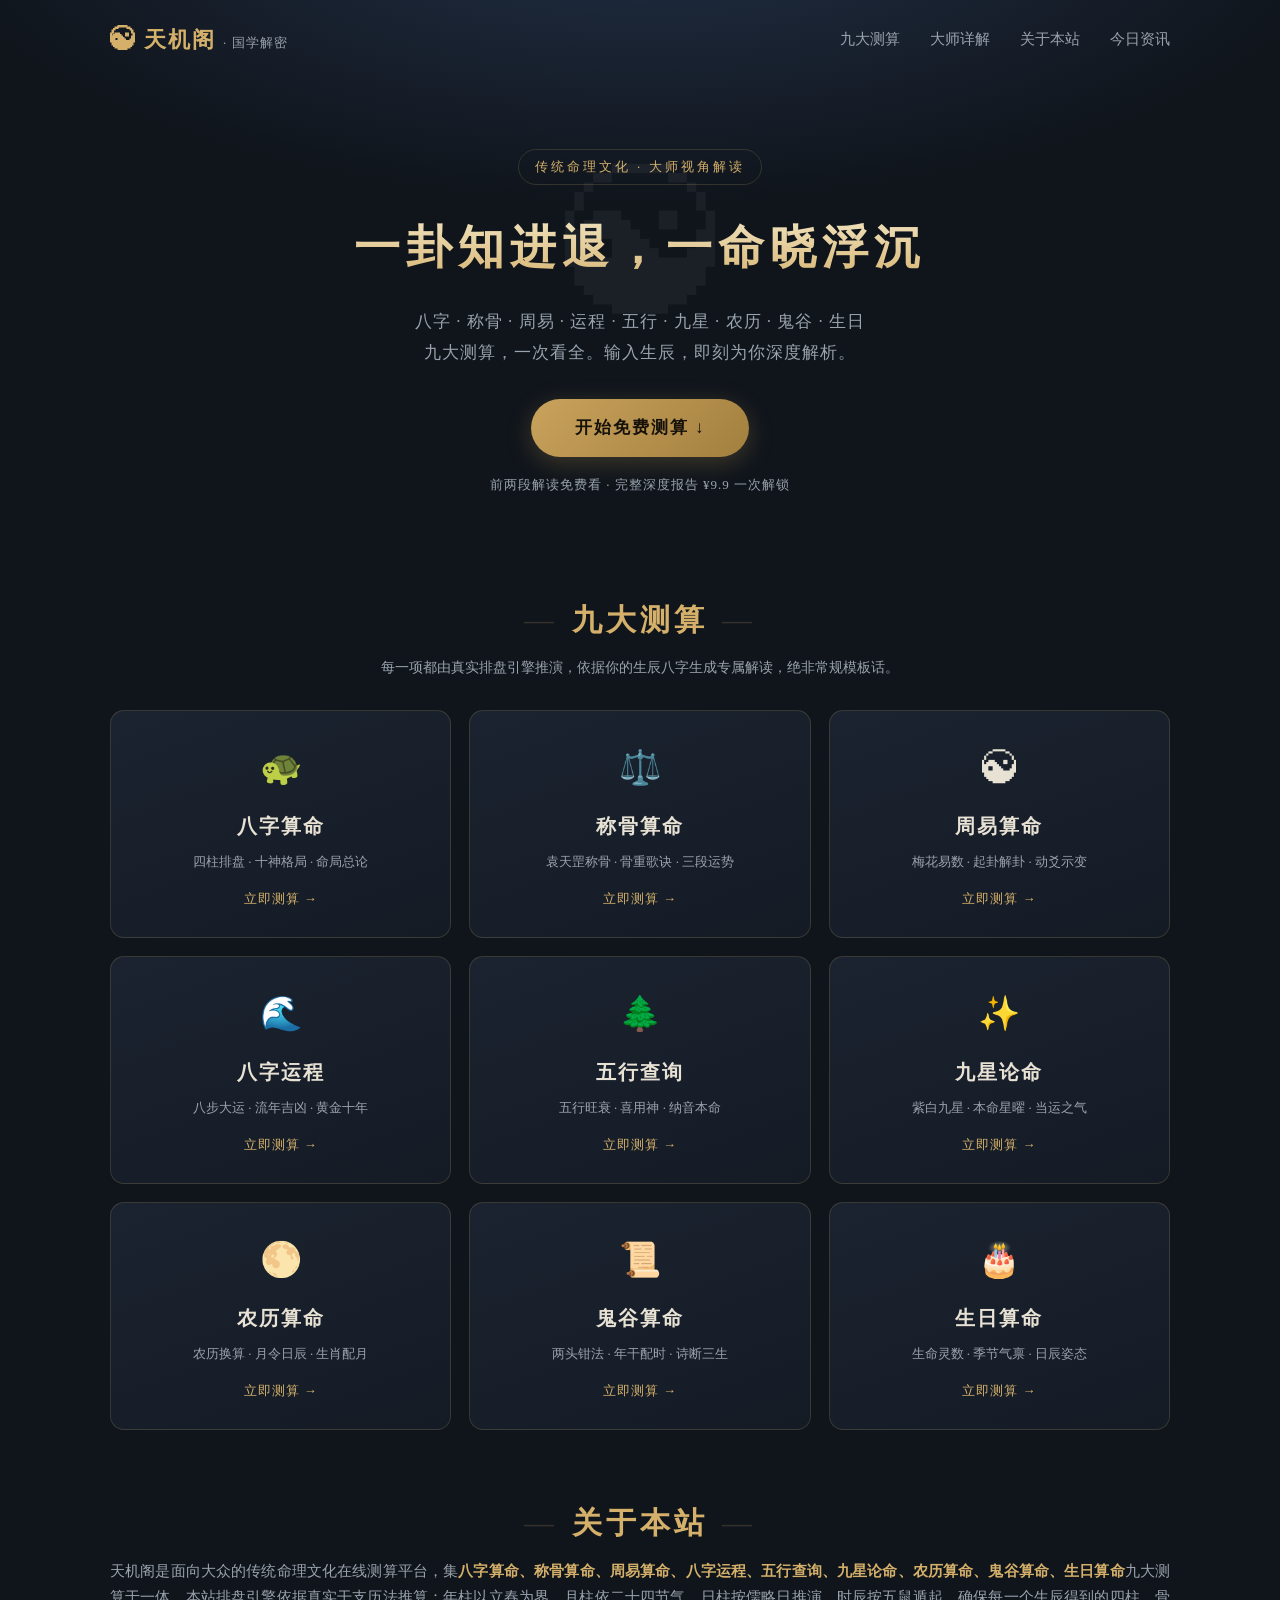
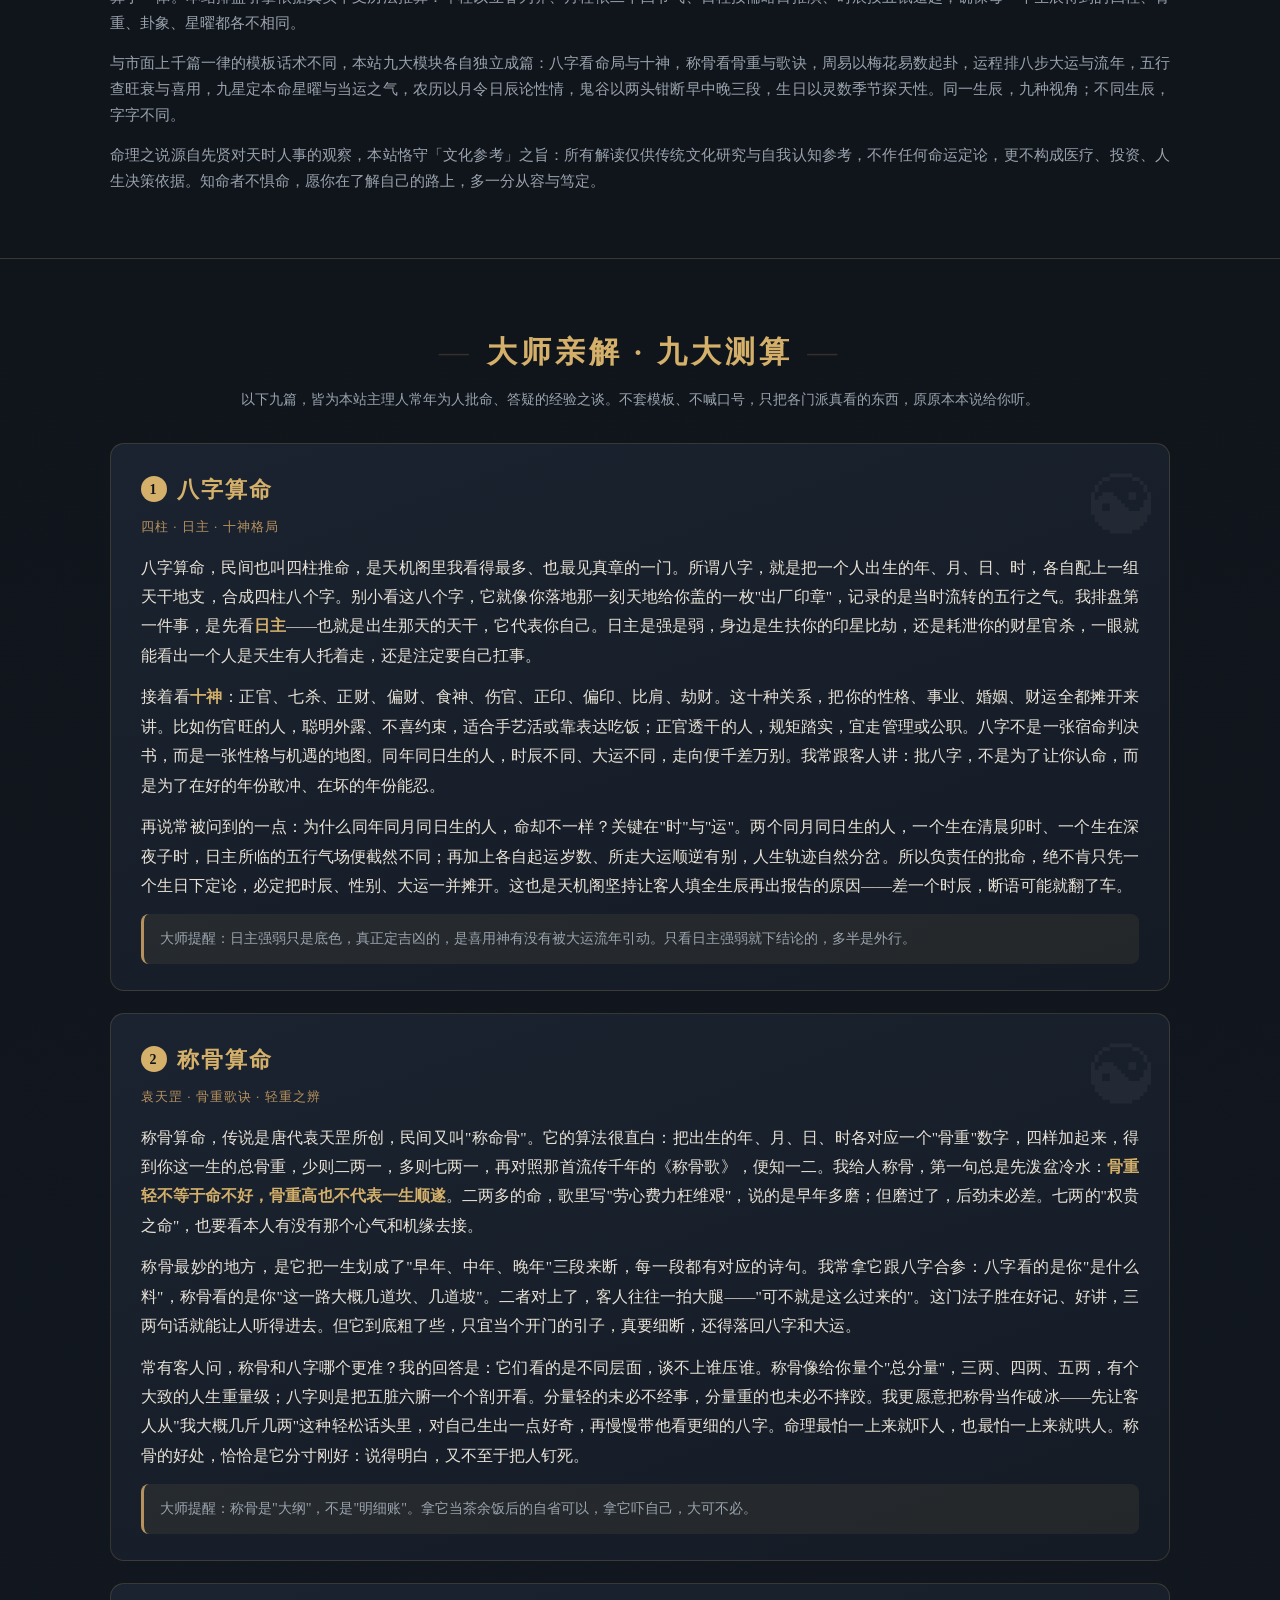
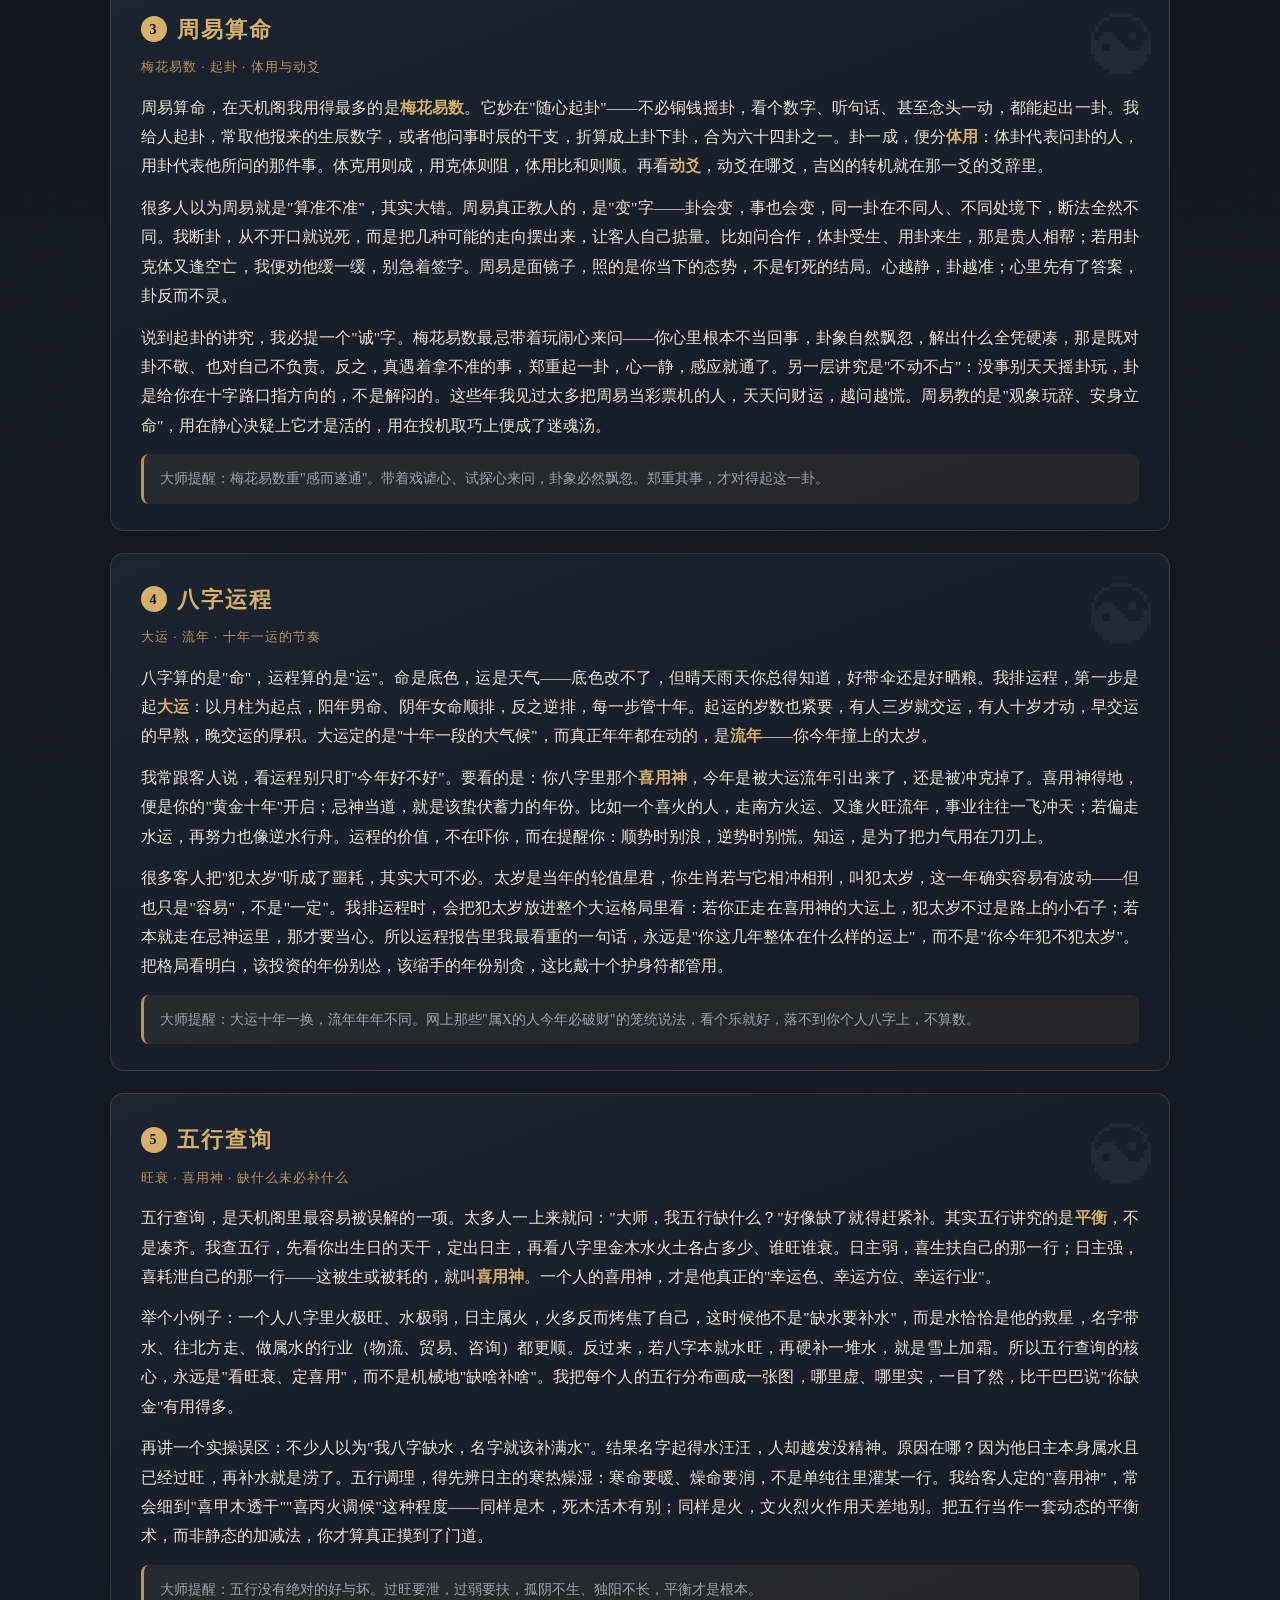
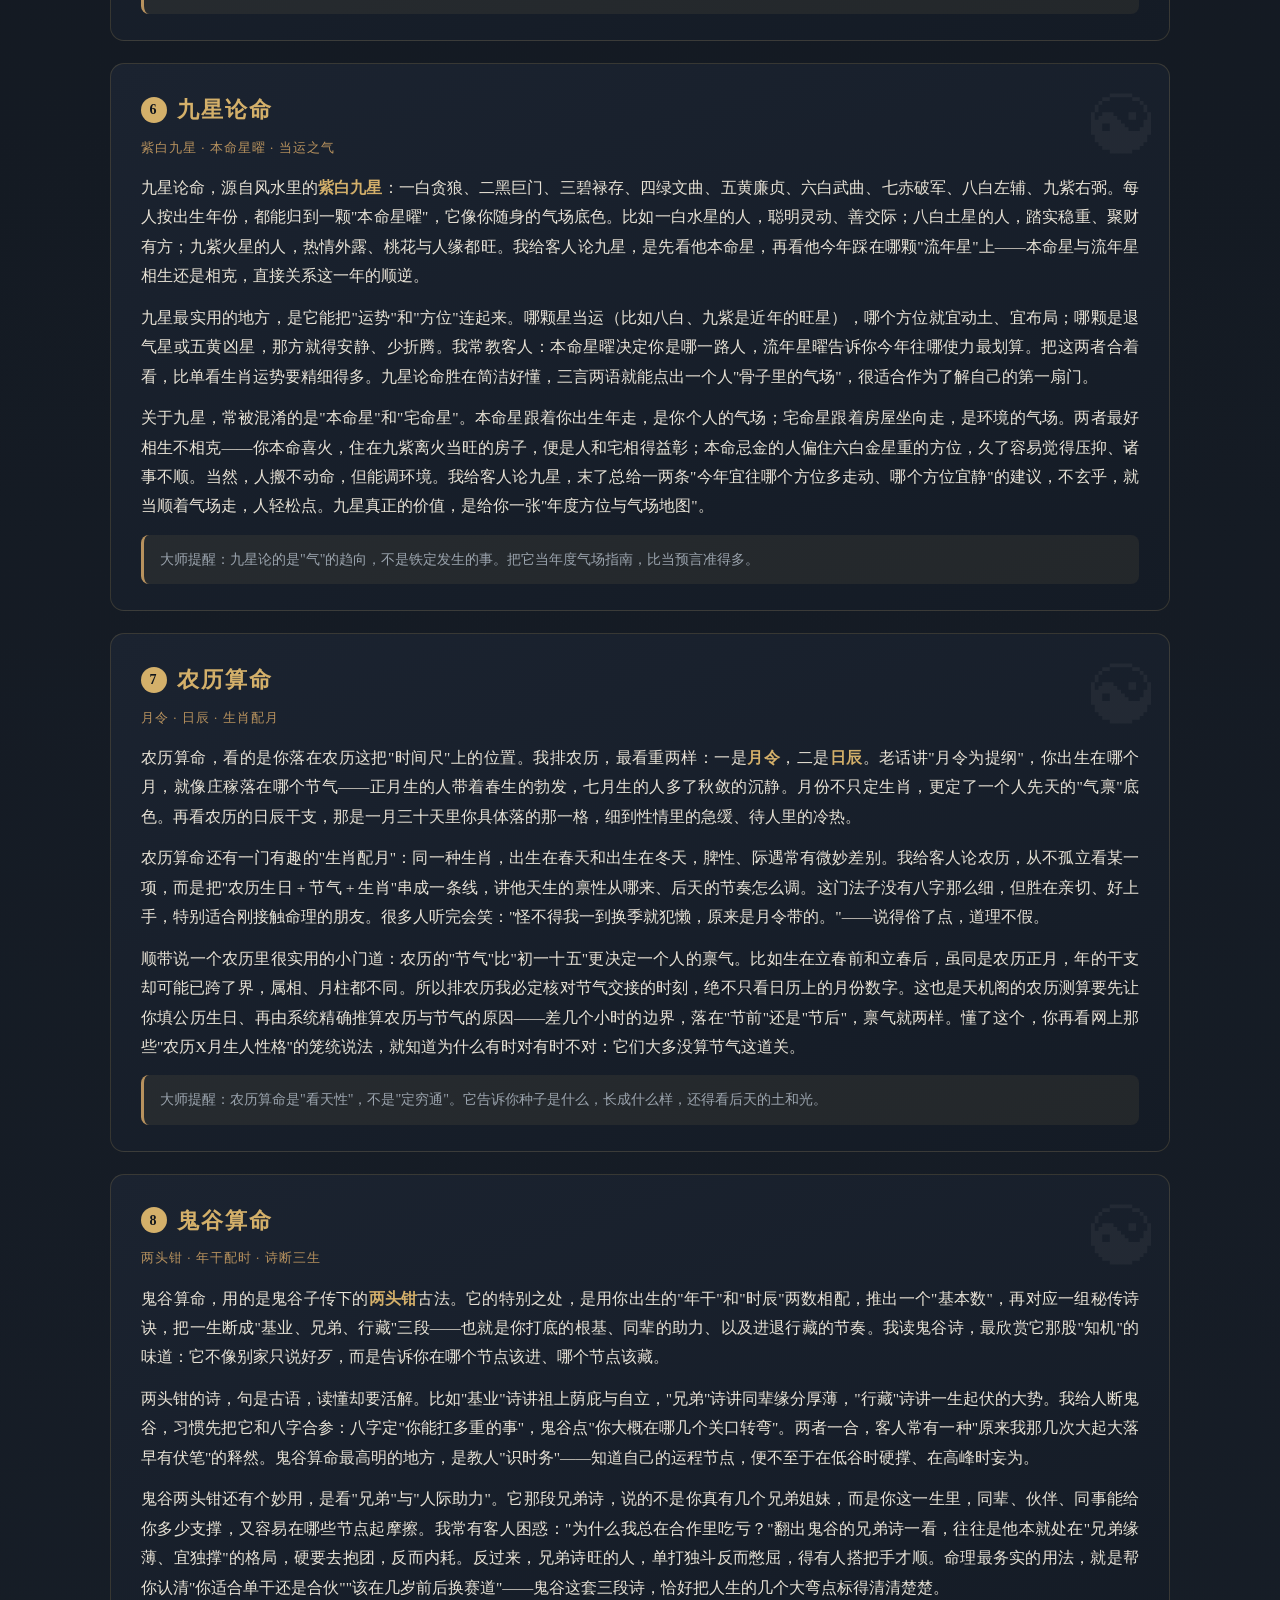
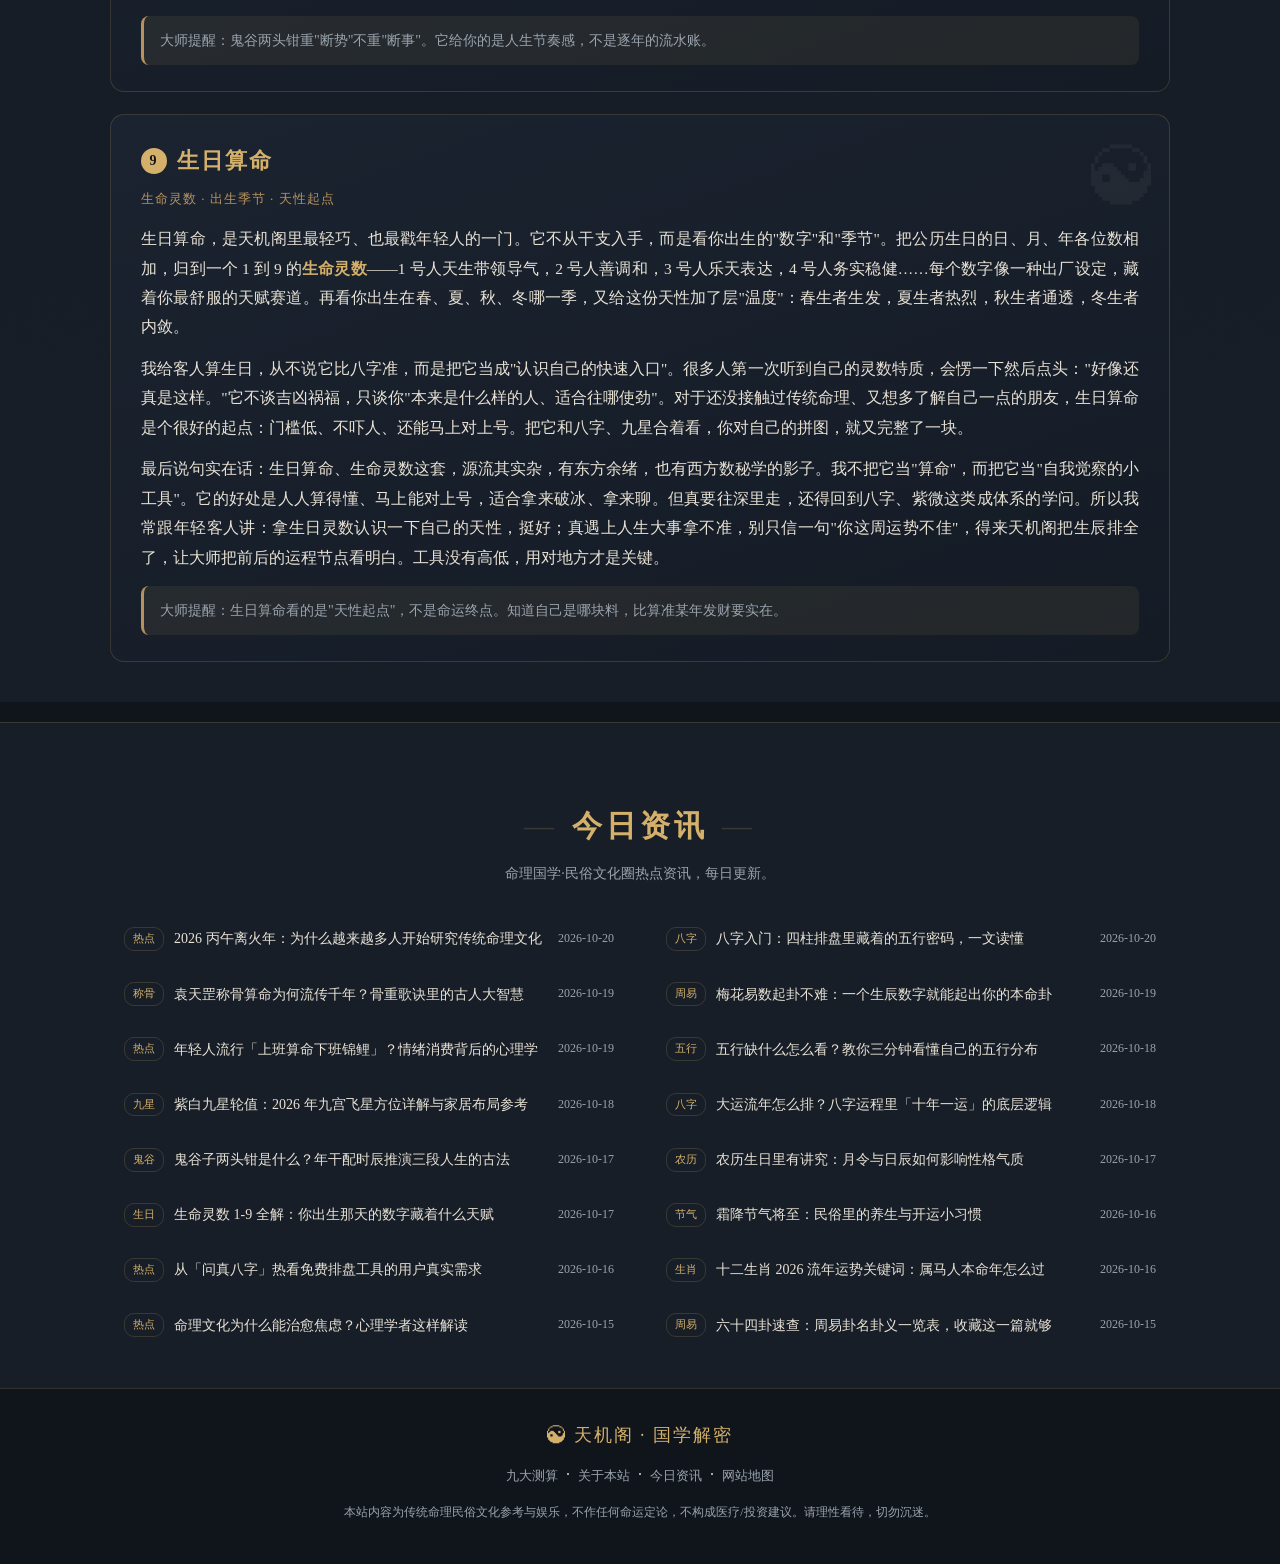
==== index.html @ cd8bf93f "天机阁算命馆 初始上线" ====
<!DOCTYPE html>
<html lang="zh-CN">
<head>
<meta charset="UTF-8">
<meta name="viewport" content="width=device-width, initial-scale=1.0">
<title>算命_免费算命_八字算命_称骨算命_周易算命 - 天机阁</title>
<meta name="description" content="天机阁免费在线算命：八字算命、称骨算命、周易算命、八字运程、五行查询、九星论命、农历算命、鬼谷算命、生日算命，九大测算一次看全。输入生辰，大师视角深度解读，传统命理文化参考。">
<meta name="keywords" content="算命,免费算命,八字算命,称骨算命,周易算命,八字运程,五行查询,九星论命,农历算命,鬼谷算命,生日算命">
<meta name="robots" content="index,follow">
<link rel="canonical" href="https://tianji-ge.github.io/tianji-ge/">
<script type="application/ld+json">
{"@context":"https://schema.org","@type":"WebSite","name":"天机阁·算命","url":"https://tianji-ge.github.io/tianji-ge/","description":"八字算命、称骨算命、周易算命、八字运程、五行查询、九星论命、农历算命、鬼谷算命、生日算命，九大免费在线测算。"}
</script>
<link rel="stylesheet" href="css/style.css">
</head>
<body>
<header class="site-head">
  <div class="brand"><span class="brand-mark">☯</span> 天机阁 <small>· 国学解密</small></div>
  <nav class="nav">
    <a href="#modules">九大测算</a>
    <a href="#master">大师详解</a>
    <a href="#about">关于本站</a>
    <a href="#news">今日资讯</a>
  </nav>
</header>

<section class="hero">
  <div class="hero-inner">
    <div class="hero-tag">传统命理文化 · 大师视角解读</div>
    <h1>一卦知进退，一命晓浮沉</h1>
    <p class="hero-sub">八字 · 称骨 · 周易 · 运程 · 五行 · 九星 · 农历 · 鬼谷 · 生日<br>九大测算，一次看全。输入生辰，即刻为你深度解析。</p>
    <a class="hero-cta" href="#modules">开始免费测算 ↓</a>
    <div class="hero-note">前两段解读免费看 · 完整深度报告 ¥9.9 一次解锁</div>
  </div>
</section>

<main id="modules" class="wrap">
  <h2 class="sec-title">九大测算</h2>
  <p class="sec-sub">每一项都由真实排盘引擎推演，依据你的生辰八字生成专属解读，绝非常规模板话。</p>
  <div class="grid" id="grid"></div>
</main>

<section id="panelSec" class="panel-sec" style="display:none">
  <div class="wrap">
    <div class="panel-head">
      <h2 id="panelTitle">测算</h2>
      <button class="close-btn" onclick="closePanel()">收起 ✕</button>
    </div>
    <div class="form-row" id="formRow">
      <div class="field"><label>出生日期</label><input type="date" id="fDate"></div>
      <div class="field"><label>出生时辰</label><select id="fHour">
        <option value="12">午时 (11-13) 不详则选此</option><option value="0">子时 (23-01)</option><option value="1">丑时 (01-03)</option><option value="3">寅时 (03-05)</option><option value="5">卯时 (05-07)</option><option value="7">辰时 (07-09)</option><option value="9">巳时 (09-11)</option><option value="11">午时 (11-13)</option><option value="13">未时 (13-15)</option><option value="15">申时 (15-17)</option><option value="17">酉时 (17-19)</option><option value="19">戌时 (19-21)</option><option value="21">亥时 (21-23)</option><option value="23">子时 (23-00)</option>
      </select></div>
      <div class="field"><label>性别</label><select id="fGender"><option value="男">男</option><option value="女">女</option></select></div>
      <button class="btn-main" id="goBtn" onclick="runModule()">开始测算</button>
    </div>
    <div id="result"></div>
  </div>
</section>

<section id="about" class="about wrap">
  <h2 class="sec-title">关于本站</h2>
  <div class="about-txt">
    <p>天机阁是面向大众的传统命理文化在线测算平台，集<b>八字算命、称骨算命、周易算命、八字运程、五行查询、九星论命、农历算命、鬼谷算命、生日算命</b>九大测算于一体。本站排盘引擎依据真实干支历法推算：年柱以立春为界、月柱依二十四节气、日柱按儒略日推演、时辰按五鼠遁起，确保每一个生辰得到的四柱、骨重、卦象、星曜都各不相同。</p>
    <p>与市面上千篇一律的模板话术不同，本站九大模块各自独立成篇：八字看命局与十神，称骨看骨重与歌诀，周易以梅花易数起卦，运程排八步大运与流年，五行查旺衰与喜用，九星定本命星曜与当运之气，农历以月令日辰论性情，鬼谷以两头钳断早中晚三段，生日以灵数季节探天性。同一生辰，九种视角；不同生辰，字字不同。</p>
    <p>命理之说源自先贤对天时人事的观察，本站恪守「文化参考」之旨：所有解读仅供传统文化研究与自我认知参考，不作任何命运定论，更不构成医疗、投资、人生决策依据。知命者不惧命，愿你在了解自己的路上，多一分从容与笃定。</p>
  </div>
</section>

<section id="master" class="master-sec">
  <div class="wrap">
    <h2 class="sec-title">大师亲解 · 九大测算</h2>
    <p class="sec-sub">以下九篇，皆为本站主理人常年为人批命、答疑的经验之谈。不套模板、不喊口号，只把各门派真看的东西，原原本本说给你听。</p>
    <div class="master-list">

      <article class="article">
        <h3><span class="idx">1</span>八字算命</h3>
        <div class="a-tag">四柱 · 日主 · 十神格局</div>
        <p>八字算命，民间也叫四柱推命，是天机阁里我看得最多、也最见真章的一门。所谓八字，就是把一个人出生的年、月、日、时，各自配上一组天干地支，合成四柱八个字。别小看这八个字，它就像你落地那一刻天地给你盖的一枚"出厂印章"，记录的是当时流转的五行之气。我排盘第一件事，是先看<b>日主</b>——也就是出生那天的天干，它代表你自己。日主是强是弱，身边是生扶你的印星比劫，还是耗泄你的财星官杀，一眼就能看出一个人是天生有人托着走，还是注定要自己扛事。</p>
        <p>接着看<b>十神</b>：正官、七杀、正财、偏财、食神、伤官、正印、偏印、比肩、劫财。这十种关系，把你的性格、事业、婚姻、财运全都摊开来讲。比如伤官旺的人，聪明外露、不喜约束，适合手艺活或靠表达吃饭；正官透干的人，规矩踏实，宜走管理或公职。八字不是一张宿命判决书，而是一张性格与机遇的地图。同年同日生的人，时辰不同、大运不同，走向便千差万别。我常跟客人讲：批八字，不是为了让你认命，而是为了在好的年份敢冲、在坏的年份能忍。</p>
        <p>再说常被问到的一点：为什么同年同月同日生的人，命却不一样？关键在"时"与"运"。两个同月同日生的人，一个生在清晨卯时、一个生在深夜子时，日主所临的五行气场便截然不同；再加上各自起运岁数、所走大运顺逆有别，人生轨迹自然分岔。所以负责任的批命，绝不肯只凭一个生日下定论，必定把时辰、性别、大运一并摊开。这也是天机阁坚持让客人填全生辰再出报告的原因——差一个时辰，断语可能就翻了车。</p>
        <div class="a-tip">大师提醒：日主强弱只是底色，真正定吉凶的，是喜用神有没有被大运流年引动。只看日主强弱就下结论的，多半是外行。</div>
      </article>

      <article class="article">
        <h3><span class="idx">2</span>称骨算命</h3>
        <div class="a-tag">袁天罡 · 骨重歌诀 · 轻重之辨</div>
        <p>称骨算命，传说是唐代袁天罡所创，民间又叫"称命骨"。它的算法很直白：把出生的年、月、日、时各对应一个"骨重"数字，四样加起来，得到你这一生的总骨重，少则二两一，多则七两一，再对照那首流传千年的《称骨歌》，便知一二。我给人称骨，第一句总是先泼盆冷水：<b>骨重轻不等于命不好，骨重高也不代表一生顺遂</b>。二两多的命，歌里写"劳心费力枉维艰"，说的是早年多磨；但磨过了，后劲未必差。七两的"权贵之命"，也要看本人有没有那个心气和机缘去接。</p>
        <p>称骨最妙的地方，是它把一生划成了"早年、中年、晚年"三段来断，每一段都有对应的诗句。我常拿它跟八字合参：八字看的是你"是什么料"，称骨看的是你"这一路大概几道坎、几道坡"。二者对上了，客人往往一拍大腿——"可不就是这么过来的"。这门法子胜在好记、好讲，三两句话就能让人听得进去。但它到底粗了些，只宜当个开门的引子，真要细断，还得落回八字和大运。</p>
        <p>常有客人问，称骨和八字哪个更准？我的回答是：它们看的是不同层面，谈不上谁压谁。称骨像给你量个"总分量"，三两、四两、五两，有个大致的人生重量级；八字则是把五脏六腑一个个剖开看。分量轻的未必不经事，分量重的也未必不摔跤。我更愿意把称骨当作破冰——先让客人从"我大概几斤几两"这种轻松话头里，对自己生出一点好奇，再慢慢带他看更细的八字。命理最怕一上来就吓人，也最怕一上来就哄人。称骨的好处，恰恰是它分寸刚好：说得明白，又不至于把人钉死。</p>
        <div class="a-tip">大师提醒：称骨是"大纲"，不是"明细账"。拿它当茶余饭后的自省可以，拿它吓自己，大可不必。</div>
      </article>

      <article class="article">
        <h3><span class="idx">3</span>周易算命</h3>
        <div class="a-tag">梅花易数 · 起卦 · 体用与动爻</div>
        <p>周易算命，在天机阁我用得最多的是<b>梅花易数</b>。它妙在"随心起卦"——不必铜钱摇卦，看个数字、听句话、甚至念头一动，都能起出一卦。我给人起卦，常取他报来的生辰数字，或者他问事时辰的干支，折算成上卦下卦，合为六十四卦之一。卦一成，便分<b>体用</b>：体卦代表问卦的人，用卦代表他所问的那件事。体克用则成，用克体则阻，体用比和则顺。再看<b>动爻</b>，动爻在哪爻，吉凶的转机就在那一爻的爻辞里。</p>
        <p>很多人以为周易就是"算准不准"，其实大错。周易真正教人的，是"变"字——卦会变，事也会变，同一卦在不同人、不同处境下，断法全然不同。我断卦，从不开口就说死，而是把几种可能的走向摆出来，让客人自己掂量。比如问合作，体卦受生、用卦来生，那是贵人相帮；若用卦克体又逢空亡，我便劝他缓一缓，别急着签字。周易是面镜子，照的是你当下的态势，不是钉死的结局。心越静，卦越准；心里先有了答案，卦反而不灵。</p>
        <p>说到起卦的讲究，我必提一个"诚"字。梅花易数最忌带着玩闹心来问——你心里根本不当回事，卦象自然飘忽，解出什么全凭硬凑，那是既对卦不敬、也对自己不负责。反之，真遇着拿不准的事，郑重起一卦，心一静，感应就通了。另一层讲究是"不动不占"：没事别天天摇卦玩，卦是给你在十字路口指方向的，不是解闷的。这些年我见过太多把周易当彩票机的人，天天问财运，越问越慌。周易教的是"观象玩辞、安身立命"，用在静心决疑上它才是活的，用在投机取巧上便成了迷魂汤。</p>
        <div class="a-tip">大师提醒：梅花易数重"感而遂通"。带着戏谑心、试探心来问，卦象必然飘忽。郑重其事，才对得起这一卦。</div>
      </article>

      <article class="article">
        <h3><span class="idx">4</span>八字运程</h3>
        <div class="a-tag">大运 · 流年 · 十年一运的节奏</div>
        <p>八字算的是"命"，运程算的是"运"。命是底色，运是天气——底色改不了，但晴天雨天你总得知道，好带伞还是好晒粮。我排运程，第一步是起<b>大运</b>：以月柱为起点，阳年男命、阴年女命顺排，反之逆排，每一步管十年。起运的岁数也紧要，有人三岁就交运，有人十岁才动，早交运的早熟，晚交运的厚积。大运定的是"十年一段的大气候"，而真正年年都在动的，是<b>流年</b>——你今年撞上的太岁。</p>
        <p>我常跟客人说，看运程别只盯"今年好不好"。要看的是：你八字里那个<b>喜用神</b>，今年是被大运流年引出来了，还是被冲克掉了。喜用神得地，便是你的"黄金十年"开启；忌神当道，就是该蛰伏蓄力的年份。比如一个喜火的人，走南方火运、又逢火旺流年，事业往往一飞冲天；若偏走水运，再努力也像逆水行舟。运程的价值，不在吓你，而在提醒你：顺势时别浪，逆势时别慌。知运，是为了把力气用在刀刃上。</p>
        <p>很多客人把"犯太岁"听成了噩耗，其实大可不必。太岁是当年的轮值星君，你生肖若与它相冲相刑，叫犯太岁，这一年确实容易有波动——但也只是"容易"，不是"一定"。我排运程时，会把犯太岁放进整个大运格局里看：若你正走在喜用神的大运上，犯太岁不过是路上的小石子；若本就走在忌神运里，那才要当心。所以运程报告里我最看重的一句话，永远是"你这几年整体在什么样的运上"，而不是"你今年犯不犯太岁"。把格局看明白，该投资的年份别怂，该缩手的年份别贪，这比戴十个护身符都管用。</p>
        <div class="a-tip">大师提醒：大运十年一换，流年年年不同。网上那些"属X的人今年必破财"的笼统说法，看个乐就好，落不到你个人八字上，不算数。</div>
      </article>

      <article class="article">
        <h3><span class="idx">5</span>五行查询</h3>
        <div class="a-tag">旺衰 · 喜用神 · 缺什么未必补什么</div>
        <p>五行查询，是天机阁里最容易被误解的一项。太多人一上来就问："大师，我五行缺什么？"好像缺了就得赶紧补。其实五行讲究的是<b>平衡</b>，不是凑齐。我查五行，先看你出生日的天干，定出日主，再看八字里金木水火土各占多少、谁旺谁衰。日主弱，喜生扶自己的那一行；日主强，喜耗泄自己的那一行——这被生或被耗的，就叫<b>喜用神</b>。一个人的喜用神，才是他真正的"幸运色、幸运方位、幸运行业"。</p>
        <p>举个小例子：一个人八字里火极旺、水极弱，日主属火，火多反而烤焦了自己，这时候他不是"缺水要补水"，而是水恰恰是他的救星，名字带水、往北方走、做属水的行业（物流、贸易、咨询）都更顺。反过来，若八字本就水旺，再硬补一堆水，就是雪上加霜。所以五行查询的核心，永远是"看旺衰、定喜用"，而不是机械地"缺啥补啥"。我把每个人的五行分布画成一张图，哪里虚、哪里实，一目了然，比干巴巴说"你缺金"有用得多。</p>
        <p>再讲一个实操误区：不少人以为"我八字缺水，名字就该补满水"。结果名字起得水汪汪，人却越发没精神。原因在哪？因为他日主本身属水且已经过旺，再补水就是涝了。五行调理，得先辨日主的寒热燥湿：寒命要暖、燥命要润，不是单纯往里灌某一行。我给客人定的"喜用神"，常会细到"喜甲木透干""喜丙火调候"这种程度——同样是木，死木活木有别；同样是火，文火烈火作用天差地别。把五行当作一套动态的平衡术，而非静态的加减法，你才算真正摸到了门道。</p>
        <div class="a-tip">大师提醒：五行没有绝对的好与坏。过旺要泄，过弱要扶，孤阴不生、独阳不长，平衡才是根本。</div>
      </article>

      <article class="article">
        <h3><span class="idx">6</span>九星论命</h3>
        <div class="a-tag">紫白九星 · 本命星曜 · 当运之气</div>
        <p>九星论命，源自风水里的<b>紫白九星</b>：一白贪狼、二黑巨门、三碧禄存、四绿文曲、五黄廉贞、六白武曲、七赤破军、八白左辅、九紫右弼。每人按出生年份，都能归到一颗"本命星曜"，它像你随身的气场底色。比如一白水星的人，聪明灵动、善交际；八白土星的人，踏实稳重、聚财有方；九紫火星的人，热情外露、桃花与人缘都旺。我给客人论九星，是先看他本命星，再看他今年踩在哪颗"流年星"上——本命星与流年星相生还是相克，直接关系这一年的顺逆。</p>
        <p>九星最实用的地方，是它能把"运势"和"方位"连起来。哪颗星当运（比如八白、九紫是近年的旺星），哪个方位就宜动土、宜布局；哪颗是退气星或五黄凶星，那方就得安静、少折腾。我常教客人：本命星曜决定你是哪一路人，流年星曜告诉你今年往哪使力最划算。把这两者合着看，比单看生肖运势要精细得多。九星论命胜在简洁好懂，三言两语就能点出一个人"骨子里的气场"，很适合作为了解自己的第一扇门。</p>
        <p>关于九星，常被混淆的是"本命星"和"宅命星"。本命星跟着你出生年走，是你个人的气场；宅命星跟着房屋坐向走，是环境的气场。两者最好相生不相克——你本命喜火，住在九紫离火当旺的房子，便是人和宅相得益彰；本命忌金的人偏住六白金星重的方位，久了容易觉得压抑、诸事不顺。当然，人搬不动命，但能调环境。我给客人论九星，末了总给一两条"今年宜往哪个方位多走动、哪个方位宜静"的建议，不玄乎，就当顺着气场走，人轻松点。九星真正的价值，是给你一张"年度方位与气场地图"。</p>
        <div class="a-tip">大师提醒：九星论的是"气"的趋向，不是铁定发生的事。把它当年度气场指南，比当预言准得多。</div>
      </article>

      <article class="article">
        <h3><span class="idx">7</span>农历算命</h3>
        <div class="a-tag">月令 · 日辰 · 生肖配月</div>
        <p>农历算命，看的是你落在农历这把"时间尺"上的位置。我排农历，最看重两样：一是<b>月令</b>，二是<b>日辰</b>。老话讲"月令为提纲"，你出生在哪个月，就像庄稼落在哪个节气——正月生的人带着春生的勃发，七月生的人多了秋敛的沉静。月份不只定生肖，更定了一个人先天的"气禀"底色。再看农历的日辰干支，那是一月三十天里你具体落的那一格，细到性情里的急缓、待人里的冷热。</p>
        <p>农历算命还有一门有趣的"生肖配月"：同一种生肖，出生在春天和出生在冬天，脾性、际遇常有微妙差别。我给客人论农历，从不孤立看某一项，而是把"农历生日 + 节气 + 生肖"串成一条线，讲他天生的禀性从哪来、后天的节奏怎么调。这门法子没有八字那么细，但胜在亲切、好上手，特别适合刚接触命理的朋友。很多人听完会笑："怪不得我一到换季就犯懒，原来是月令带的。"——说得俗了点，道理不假。</p>
        <p>顺带说一个农历里很实用的小门道：农历的"节气"比"初一十五"更决定一个人的禀气。比如生在立春前和立春后，虽同是农历正月，年的干支却可能已跨了界，属相、月柱都不同。所以排农历我必定核对节气交接的时刻，绝不只看日历上的月份数字。这也是天机阁的农历测算要先让你填公历生日、再由系统精确推算农历与节气的原因——差几个小时的边界，落在"节前"还是"节后"，禀气就两样。懂了这个，你再看网上那些"农历X月生人性格"的笼统说法，就知道为什么有时对有时不对：它们大多没算节气这道关。</p>
        <div class="a-tip">大师提醒：农历算命是"看天性"，不是"定穷通"。它告诉你种子是什么，长成什么样，还得看后天的土和光。</div>
      </article>

      <article class="article">
        <h3><span class="idx">8</span>鬼谷算命</h3>
        <div class="a-tag">两头钳 · 年干配时 · 诗断三生</div>
        <p>鬼谷算命，用的是鬼谷子传下的<b>两头钳</b>古法。它的特别之处，是用你出生的"年干"和"时辰"两数相配，推出一个"基本数"，再对应一组秘传诗诀，把一生断成"基业、兄弟、行藏"三段——也就是你打底的根基、同辈的助力、以及进退行藏的节奏。我读鬼谷诗，最欣赏它那股"知机"的味道：它不像别家只说好歹，而是告诉你在哪个节点该进、哪个节点该藏。</p>
        <p>两头钳的诗，句是古语，读懂却要活解。比如"基业"诗讲祖上荫庇与自立，"兄弟"诗讲同辈缘分厚薄，"行藏"诗讲一生起伏的大势。我给人断鬼谷，习惯先把它和八字合参：八字定"你能扛多重的事"，鬼谷点"你大概在哪几个关口转弯"。两者一合，客人常有一种"原来我那几次大起大落早有伏笔"的释然。鬼谷算命最高明的地方，是教人"识时务"——知道自己的运程节点，便不至于在低谷时硬撑、在高峰时妄为。</p>
        <p>鬼谷两头钳还有个妙用，是看"兄弟"与"人际助力"。它那段兄弟诗，说的不是你真有几个兄弟姐妹，而是你这一生里，同辈、伙伴、同事能给你多少支撑，又容易在哪些节点起摩擦。我常有客人困惑："为什么我总在合作里吃亏？"翻出鬼谷的兄弟诗一看，往往是他本就处在"兄弟缘薄、宜独撑"的格局，硬要去抱团，反而内耗。反过来，兄弟诗旺的人，单打独斗反而憋屈，得有人搭把手才顺。命理最务实的用法，就是帮你认清"你适合单干还是合伙""该在几岁前后换赛道"——鬼谷这套三段诗，恰好把人生的几个大弯点标得清清楚楚。</p>
        <div class="a-tip">大师提醒：鬼谷两头钳重"断势"不重"断事"。它给你的是人生节奏感，不是逐年的流水账。</div>
      </article>

      <article class="article">
        <h3><span class="idx">9</span>生日算命</h3>
        <div class="a-tag">生命灵数 · 出生季节 · 天性起点</div>
        <p>生日算命，是天机阁里最轻巧、也最戳年轻人的一门。它不从干支入手，而是看你出生的"数字"和"季节"。把公历生日的日、月、年各位数相加，归到一个 1 到 9 的<b>生命灵数</b>——1 号人天生带领导气，2 号人善调和，3 号人乐天表达，4 号人务实稳健……每个数字像一种出厂设定，藏着你最舒服的天赋赛道。再看你出生在春、夏、秋、冬哪一季，又给这份天性加了层"温度"：春生者生发，夏生者热烈，秋生者通透，冬生者内敛。</p>
        <p>我给客人算生日，从不说它比八字准，而是把它当成"认识自己的快速入口"。很多人第一次听到自己的灵数特质，会愣一下然后点头："好像还真是这样。"它不谈吉凶祸福，只谈你"本来是什么样的人、适合往哪使劲"。对于还没接触过传统命理、又想多了解自己一点的朋友，生日算命是个很好的起点：门槛低、不吓人、还能马上对上号。把它和八字、九星合着看，你对自己的拼图，就又完整了一块。</p>
        <p>最后说句实在话：生日算命、生命灵数这套，源流其实杂，有东方余绪，也有西方数秘学的影子。我不把它当"算命"，而把它当"自我觉察的小工具"。它的好处是人人算得懂、马上能对上号，适合拿来破冰、拿来聊。但真要往深里走，还得回到八字、紫微这类成体系的学问。所以我常跟年轻客人讲：拿生日灵数认识一下自己的天性，挺好；真遇上人生大事拿不准，别只信一句"你这周运势不佳"，得来天机阁把生辰排全了，让大师把前后的运程节点看明白。工具没有高低，用对地方才是关键。</p>
        <div class="a-tip">大师提醒：生日算命看的是"天性起点"，不是命运终点。知道自己是哪块料，比算准某年发财要实在。</div>
      </article>

    </div>
  </div>
</section>

<section id="news" class="news-sec">
  <div class="wrap">
    <h2 class="sec-title">今日资讯</h2>
    <p class="sec-sub">命理国学·民俗文化圈热点资讯，每日更新。</p>
    <div class="news-grid" id="newsGrid"></div>
  </div>
</section>

<footer class="site-foot">
  <div class="wrap">
    <p class="foot-brand">☯ 天机阁 · 国学解密</p>
    <p class="foot-links"><a href="#modules">九大测算</a> · <a href="#about">关于本站</a> · <a href="#news">今日资讯</a> · <a href="sitemap.xml">网站地图</a></p>
    <p class="foot-dis">本站内容为传统命理民俗文化参考与娱乐，不作任何命运定论，不构成医疗/投资建议。请理性看待，切勿沉迷。</p>
  </div>
</footer>

<!-- 支付解锁弹窗 -->
<div class="modal" id="payModal" style="display:none">
  <div class="modal-box">
    <button class="close-btn" onclick="closePay()">✕</button>
    <h3>解锁全部深度解读</h3>
    <p class="pay-sub">一次解锁，九大测算完整报告全部可看（含本次与往后的所有测算）</p>
    <div class="pay-body">
      <img src="pay-9.9.jpg" alt="微信支付 ¥9.9" class="qr">
      <div class="pay-steps">
        <p><b>①</b> 微信扫码支付 <b class="red">¥9.9</b></p>
        <p><b>②</b> 付款后，在下方输入本页解锁码即可解锁</p>
        <p><b>③</b> 解锁码：<b class="red big" id="payCode">TIANJI99</b>（付款后使用）</p>
        <p><b>④</b> 如需客服协助，点击下方「发送订单邮件」</p>
      </div>
    </div>
    <div class="pay-actions">
      <div class="code-row">
        <input type="text" id="codeInput" placeholder="输入解锁码 TIANJI99" maxlength="12">
        <button class="btn-sub" onclick="submitCode()">解锁</button>
      </div>
      <button class="btn-main" id="reqBtn" onclick="requestUnlock()">发送订单邮件给站长</button>
      <div id="reqState" class="req-state"></div>
    </div>
    <p class="pay-note">客服邮箱：807904997@qq.com · 本站内容为传统文化参考，不作定论</p>
  </div>
</div>

<script src="js/news-data.js"></script>
<script src="js/bazi.js"></script>
<script src="js/lunar.js"></script>
<script src="js/fortunes-data.js"></script>
<script src="js/fortunes.js"></script>
<script>
const MODULES = [
  { key: 'bazi',     name: '八字算命', icon: '🐢', desc: '四柱排盘 · 十神格局 · 命局总论' },
  { key: 'chenggu',  name: '称骨算命', icon: '⚖️', desc: '袁天罡称骨 · 骨重歌诀 · 三段运势' },
  { key: 'zhouyi',   name: '周易算命', icon: '☯', desc: '梅花易数 · 起卦解卦 · 动爻示变' },
  { key: 'yuncheng', name: '八字运程', icon: '🌊', desc: '八步大运 · 流年吉凶 · 黄金十年' },
  { key: 'wuxing',   name: '五行查询', icon: '🌲', desc: '五行旺衰 · 喜用神 · 纳音本命' },
  { key: 'jiuxing',  name: '九星论命', icon: '✨', desc: '紫白九星 · 本命星曜 · 当运之气' },
  { key: 'nongli',   name: '农历算命', icon: '🌕', desc: '农历换算 · 月令日辰 · 生肖配月' },
  { key: 'guigu',    name: '鬼谷算命', icon: '📜', desc: '两头钳法 · 年干配时 · 诗断三生' },
  { key: 'shengri',  name: '生日算命', icon: '🎂', desc: '生命灵数 · 季节气禀 · 日辰姿态' }
];
let curModule = null, curReqId = null, reqTimer = null;

function isUnlocked() { return !!localStorage.getItem('tjg_unlocked'); }

// 渲染模块卡片
const grid = document.getElementById('grid');
grid.innerHTML = MODULES.map(m =>
  `<div class="card" onclick="openPanel('${m.key}')">
     <div class="card-icon">${m.icon}</div>
     <div class="card-name">${m.name}</div>
     <div class="card-desc">${m.desc}</div>
     <div class="card-go">立即测算 →</div>
   </div>`).join('');

// 渲染资讯（优先读后端接口，失败回退静态数据）
function renderNews(list) {
  const ng = document.getElementById('newsGrid');
  if (!ng) return;
  ng.innerHTML = (list || []).map(n =>
    `<a class="news-item" target="_blank" rel="noopener" href="https://www.baidu.com/s?wd=${encodeURIComponent(n.t)}">
       <span class="news-tag">${n.tag || '命理'}</span>
       <span class="news-title">${n.t}</span>
       <span class="news-date">${n.d}</span>
     </a>`).join('');
}
(function () {
  renderNews(window.NEWS || []);
})();

function openPanel(key) {
  curModule = key;
  const m = MODULES.find(x => x.key === key);
  document.getElementById('panelTitle').textContent = m.icon + ' ' + m.name;
  document.getElementById('panelSec').style.display = 'block';
  document.getElementById('result').innerHTML = '';
  const d = new Date(); d.setFullYear(d.getFullYear() - 30);
  document.getElementById('fDate').value = d.toISOString().slice(0, 10);
  document.getElementById('panelSec').scrollIntoView({ behavior: 'smooth' });
}
function closePanel() { document.getElementById('panelSec').style.display = 'none'; }

function runModule() {
  const dv = document.getElementById('fDate').value;
  if (!dv) { alert('请选择出生日期'); return; }
  const [y, m, d] = dv.split('-').map(Number);
  if (y < 1901 || y > 2099) { alert('请选择 1901-2099 年之间的日期'); return; }
  const h = +document.getElementById('fHour').value;
  const gender = document.getElementById('fGender').value;
  const r = window.Fortune[curModule]({ y, m, d, h, gender });
  const unlocked = isUnlocked();
  const FREE = 2;
  let html = '<div class="chip-row">' + r.panel.map(p => `<div class="chip"><span class="chip-k">${p[0]}</span><span class="chip-v">${p[1]}</span></div>`).join('') + '</div>';
  r.paras.forEach((t, i) => {
    if (unlocked || i < FREE) {
      html += `<div class="para${i < FREE ? ' free' : ' paid-open'}">${t}</div>`;
    } else {
      html += `<div class="para locked"><div class="blur-txt">${t}</div>
        <div class="lock-cover"><div class="lock-ic">🔒</div>
        <div class="lock-t">完整深度解读（¥9.9 一次解锁全部）</div>
        <button class="btn-main" onclick="openPay()">微信支付 ¥9.9 解锁</button></div></div>`;
    }
  });
  html += '<p class="result-dis">本解读由真实干支排盘引擎依据「' + y + '-' + m + '-' + d + '」生成，为传统命理文化参考，不作任何命运定论。</p>';
  document.getElementById('result').innerHTML = html;
  document.getElementById('result').scrollIntoView({ behavior: 'smooth' });
}

function openPay() { document.getElementById('payModal').style.display = 'flex'; }
function closePay() {
  document.getElementById('payModal').style.display = 'none';
}
// 静态解锁：解锁码由站长在付款确认后提供给客户，码内置本页，付款即视为授权。
const UNLOCK_CODE = 'TIANJI99';
try { document.getElementById('payCode').textContent = UNLOCK_CODE; } catch (e) {}
function requestUnlock() {
  // 用客户自己的邮件客户端，把订单发到站长邮箱（无需服务器、无需额外账号）
  const subj = encodeURIComponent('天机阁解锁订单-' + (curModule || '算命'));
  const body = encodeURIComponent('我已微信支付 ¥9.9，申请解锁【' + (curModule || '算命') + '】。\n我的联系微信/手机：\n支付时间：\n（请站长核对微信收款后回复解锁码 ' + UNLOCK_CODE + '）');
  location.href = 'mailto:807904997@qq.com?subject=' + subj + '&body=' + body;
  document.getElementById('reqState').innerHTML = '已打开邮件客户端，发送后站长核对收款即会回复解锁码。当前解锁码见弹窗：<b class="red">' + UNLOCK_CODE + '</b>';
}
function submitCode() {
  const c = (document.getElementById('codeInput').value || '').trim().toUpperCase();
  if (!c) { alert('请输入解锁码'); return; }
  if (c === UNLOCK_CODE) {
    localStorage.setItem('tjg_unlocked', c);
    closePay();
    runModule();
  } else {
    alert('解锁码不正确，请确认已付款后使用的码（见弹窗提示）');
  }
}
</script>
</body>
</html>
---- css/style.css ----
/* 天机阁 · 算命 —— 大气国风深色主题 */
* { margin: 0; padding: 0; box-sizing: border-box; }
:root {
  --bg: #10151c;
  --bg2: #171e28;
  --card: #1b2330;
  --gold: #d4b06a;
  --gold-2: #b8925e;
  --txt: #e8e2d5;
  --txt-dim: #9aa3ad;
  --red: #e05b4c;
  --line: rgba(212, 176, 106, 0.18);
}
body {
  font-family: "PingFang SC", "Microsoft YaHei", "Noto Serif SC", serif;
  background: radial-gradient(1200px 500px at 50% -100px, #223047 0%, var(--bg) 60%);
  color: var(--txt);
  line-height: 1.8;
}
.wrap { max-width: 1100px; margin: 0 auto; padding: 0 20px; }

/* ---------- header ---------- */
.site-head {
  display: flex; align-items: center; justify-content: space-between;
  max-width: 1100px; margin: 0 auto; padding: 18px 20px;
}
.brand { font-size: 22px; font-weight: 700; letter-spacing: 2px; color: var(--gold); }
.brand-mark { font-size: 24px; }
.brand small { color: var(--txt-dim); font-weight: 400; font-size: 13px; letter-spacing: 1px; }
.nav a { color: var(--txt-dim); text-decoration: none; margin-left: 26px; font-size: 15px; transition: color .2s; }
.nav a:hover { color: var(--gold); }

/* ---------- hero ---------- */
.hero { text-align: center; padding: 70px 20px 50px; position: relative; }
.hero::before {
  content: '☯'; position: absolute; top: 30px; left: 50%; transform: translateX(-50%);
  font-size: 150px; opacity: 0.05; pointer-events: none;
}
.hero-tag {
  display: inline-block; border: 1px solid var(--line); color: var(--gold);
  padding: 5px 16px; border-radius: 20px; font-size: 13px; letter-spacing: 3px; margin-bottom: 22px;
}
.hero h1 {
  font-size: 46px; letter-spacing: 6px; font-weight: 700;
  background: linear-gradient(180deg, #f4e8c8, var(--gold));
  -webkit-background-clip: text; background-clip: text; -webkit-text-fill-color: transparent;
  margin-bottom: 18px;
}
.hero-sub { color: var(--txt-dim); font-size: 17px; letter-spacing: 1px; margin-bottom: 30px; }
.hero-cta {
  display: inline-block; background: linear-gradient(135deg, #c9a35c, #a37f3f);
  color: #16120a; font-weight: 700; font-size: 17px; letter-spacing: 2px;
  padding: 14px 44px; border-radius: 30px; text-decoration: none;
  box-shadow: 0 6px 24px rgba(200, 160, 80, 0.25); transition: transform .2s;
}
.hero-cta:hover { transform: translateY(-2px); }
.hero-note { margin-top: 16px; color: var(--txt-dim); font-size: 13px; letter-spacing: 1px; }

/* ---------- sections ---------- */
.sec-title {
  text-align: center; font-size: 30px; letter-spacing: 4px; color: var(--gold);
  margin: 46px 0 8px; position: relative;
}
.sec-title::before, .sec-title::after {
  content: '—'; color: var(--line); margin: 0 14px; font-weight: 400;
}
.sec-sub { text-align: center; color: var(--txt-dim); font-size: 14px; margin-bottom: 30px; }

/* ---------- module grid ---------- */
.grid { display: grid; grid-template-columns: repeat(3, 1fr); gap: 18px; padding-bottom: 20px; }
.card {
  background: linear-gradient(160deg, var(--card), #141b25);
  border: 1px solid var(--line); border-radius: 14px;
  padding: 26px 20px; cursor: pointer; text-align: center;
  transition: transform .2s, border-color .2s, box-shadow .2s;
}
.card:hover { transform: translateY(-4px); border-color: var(--gold-2); box-shadow: 0 10px 30px rgba(0,0,0,.4); }
.card-icon { font-size: 34px; margin-bottom: 10px; }
.card-name { font-size: 20px; font-weight: 700; letter-spacing: 2px; color: var(--txt); margin-bottom: 6px; }
.card-desc { font-size: 13px; color: var(--txt-dim); margin-bottom: 14px; }
.card-go { font-size: 13px; color: var(--gold); letter-spacing: 1px; }

/* ---------- panel ---------- */
.panel-sec { background: var(--bg2); border-top: 1px solid var(--line); border-bottom: 1px solid var(--line); padding: 34px 0 50px; margin-top: 30px; }
.panel-head { display: flex; align-items: center; justify-content: space-between; margin-bottom: 20px; }
.panel-head h2 { font-size: 24px; color: var(--gold); letter-spacing: 2px; }
.close-btn { background: none; border: 1px solid var(--line); color: var(--txt-dim); padding: 6px 14px; border-radius: 20px; cursor: pointer; font-size: 13px; }
.close-btn:hover { color: var(--gold); border-color: var(--gold-2); }
.form-row { display: flex; gap: 14px; flex-wrap: wrap; align-items: flex-end; margin-bottom: 26px; }
.field { display: flex; flex-direction: column; gap: 6px; }
.field label { font-size: 13px; color: var(--txt-dim); letter-spacing: 1px; }
.field input, .field select {
  background: var(--card); border: 1px solid var(--line); color: var(--txt);
  padding: 10px 12px; border-radius: 8px; font-size: 15px; min-width: 170px;
}
.btn-main {
  background: linear-gradient(135deg, #c9a35c, #a37f3f); border: none; cursor: pointer;
  color: #16120a; font-weight: 700; font-size: 15px; letter-spacing: 2px;
  padding: 12px 30px; border-radius: 8px; transition: opacity .2s;
}
.btn-main:hover { opacity: .9; }
.btn-sub {
  background: none; border: 1px solid var(--gold-2); color: var(--gold);
  padding: 10px 22px; border-radius: 8px; cursor: pointer; font-size: 15px; letter-spacing: 2px;
}

/* ---------- result ---------- */
.chip-row { display: flex; flex-wrap: wrap; gap: 10px; margin-bottom: 22px; }
.chip { background: var(--card); border: 1px solid var(--line); border-radius: 10px; padding: 10px 16px; display: flex; flex-direction: column; gap: 2px; }
.chip-k { font-size: 12px; color: var(--txt-dim); }
.chip-v { font-size: 16px; font-weight: 700; color: var(--gold); letter-spacing: 1px; }
.para {
  background: var(--card); border: 1px solid var(--line); border-radius: 12px;
  padding: 20px 24px; margin-bottom: 14px; font-size: 15.5px; text-align: justify;
}
.para.free { border-left: 3px solid var(--gold-2); }
.para.locked { position: relative; overflow: hidden; min-height: 150px; }
.blur-txt { filter: blur(7px); user-select: none; pointer-events: none; opacity: .55; }
.lock-cover {
  position: absolute; inset: 0; display: flex; flex-direction: column; align-items: center;
  justify-content: center; gap: 8px; background: linear-gradient(180deg, rgba(23,30,40,.3), rgba(23,30,40,.92));
}
.lock-ic { font-size: 26px; }
.lock-t { color: var(--txt); font-size: 14px; letter-spacing: 1px; margin-bottom: 6px; }
.result-dis { color: var(--txt-dim); font-size: 12.5px; text-align: center; margin-top: 16px; }

/* ---------- about ---------- */
.about { padding-bottom: 30px; }
.about-txt p { margin-bottom: 14px; font-size: 14.5px; color: var(--txt-dim); text-align: justify; }
.about-txt b { color: var(--gold); }

/* ---------- news ---------- */
.news-sec { background: var(--bg2); border-top: 1px solid var(--line); padding: 30px 0 40px; margin-top: 20px; }
.news-grid { display: grid; grid-template-columns: 1fr 1fr; gap: 10px 24px; }
.news-item {
  display: flex; align-items: center; gap: 10px; text-decoration: none;
  padding: 10px 14px; border-radius: 8px; transition: background .2s;
}
.news-item:hover { background: var(--card); }
.news-tag { flex-shrink: 0; font-size: 11px; color: var(--gold); border: 1px solid var(--line); padding: 1px 8px; border-radius: 10px; }
.news-title { flex: 1; font-size: 14px; color: var(--txt); white-space: nowrap; overflow: hidden; text-overflow: ellipsis; }
.news-date { flex-shrink: 0; font-size: 12px; color: var(--txt-dim); }

/* ---------- footer ---------- */
.site-foot { border-top: 1px solid var(--line); padding: 30px 0 40px; text-align: center; }
.foot-brand { color: var(--gold); font-size: 18px; letter-spacing: 2px; margin-bottom: 10px; }
.foot-links a { color: var(--txt-dim); text-decoration: none; font-size: 13px; margin: 0 4px; }
.foot-links a:hover { color: var(--gold); }
.foot-dis { color: var(--txt-dim); font-size: 12px; margin-top: 12px; }

/* ---------- modal ---------- */
.modal {
  position: fixed; inset: 0; background: rgba(0,0,0,.7); z-index: 100;
  display: flex; align-items: center; justify-content: center; padding: 20px;
}
.modal-box {
  background: var(--bg2); border: 1px solid var(--gold-2); border-radius: 16px;
  max-width: 620px; width: 100%; padding: 30px; position: relative; max-height: 92vh; overflow-y: auto;
}
.modal-box .close-btn { position: absolute; top: 14px; right: 14px; }
.modal-box h3 { color: var(--gold); font-size: 22px; letter-spacing: 2px; text-align: center; margin-bottom: 8px; }
.pay-sub { text-align: center; color: var(--txt-dim); font-size: 13px; margin-bottom: 20px; }
.pay-body { display: flex; gap: 24px; align-items: center; margin-bottom: 20px; }
.qr { width: 210px; height: 210px; border-radius: 12px; flex-shrink: 0; }
.pay-steps p { font-size: 14px; margin-bottom: 8px; color: var(--txt); }
.red { color: var(--red); }
.big { font-size: 20px; letter-spacing: 2px; }
.pay-actions { text-align: center; }
.req-state { color: var(--gold); font-size: 14px; margin: 12px 0; min-height: 20px; }
.code-row { display: flex; gap: 10px; justify-content: center; margin-top: 6px; }
.code-row input {
  background: var(--card); border: 1px solid var(--line); color: var(--txt);
  padding: 10px 14px; border-radius: 8px; font-size: 16px; letter-spacing: 4px; width: 160px; text-align: center;
}
.pay-note { text-align: center; color: var(--txt-dim); font-size: 12px; margin-top: 16px; }

/* ---------- master articles ---------- */
.master-sec { background: linear-gradient(180deg, var(--bg), var(--bg2)); border-top: 1px solid var(--line); padding: 20px 0 40px; margin-top: 20px; }
.master-list { display: grid; gap: 22px; }
.article {
  background: linear-gradient(160deg, var(--card), #141b25);
  border: 1px solid var(--line); border-radius: 14px;
  padding: 26px 30px; position: relative; overflow: hidden;
}
.article::before {
  content: '☯'; position: absolute; right: 18px; top: 8px;
  font-size: 60px; opacity: .05; pointer-events: none;
}
.article h3 {
  color: var(--gold); font-size: 22px; letter-spacing: 2px; margin-bottom: 6px;
  display: flex; align-items: center; gap: 10px;
}
.article h3 .idx { font-size: 14px; color: var(--bg); background: var(--gold); border-radius: 50%; width: 26px; height: 26px; display: inline-flex; align-items: center; justify-content: center; font-weight: 700; }
.article .a-tag { color: var(--gold-2); font-size: 13px; letter-spacing: 1px; margin-bottom: 14px; }
.article p { color: var(--txt); font-size: 15.5px; text-align: justify; margin-bottom: 12px; line-height: 1.9; }
.article p:last-child { margin-bottom: 0; }
.article b { color: var(--gold); }
.article .a-tip { margin-top: 14px; padding: 12px 16px; background: rgba(212,176,106,.08); border-left: 3px solid var(--gold-2); border-radius: 8px; color: var(--txt-dim); font-size: 14px; }

/* ---------- responsive ---------- */
@media (max-width: 860px) {
  .grid { grid-template-columns: repeat(2, 1fr); }
  .hero h1 { font-size: 32px; letter-spacing: 3px; }
  .news-grid { grid-template-columns: 1fr; }
  .pay-body { flex-direction: column; }
}
@media (max-width: 520px) {
  .grid { grid-template-columns: 1fr; }
  .form-row { flex-direction: column; align-items: stretch; }
  .field input, .field select { min-width: 0; width: 100%; }
  .site-head { flex-direction: column; gap: 10px; }
  .nav a { margin: 0 10px; }
}
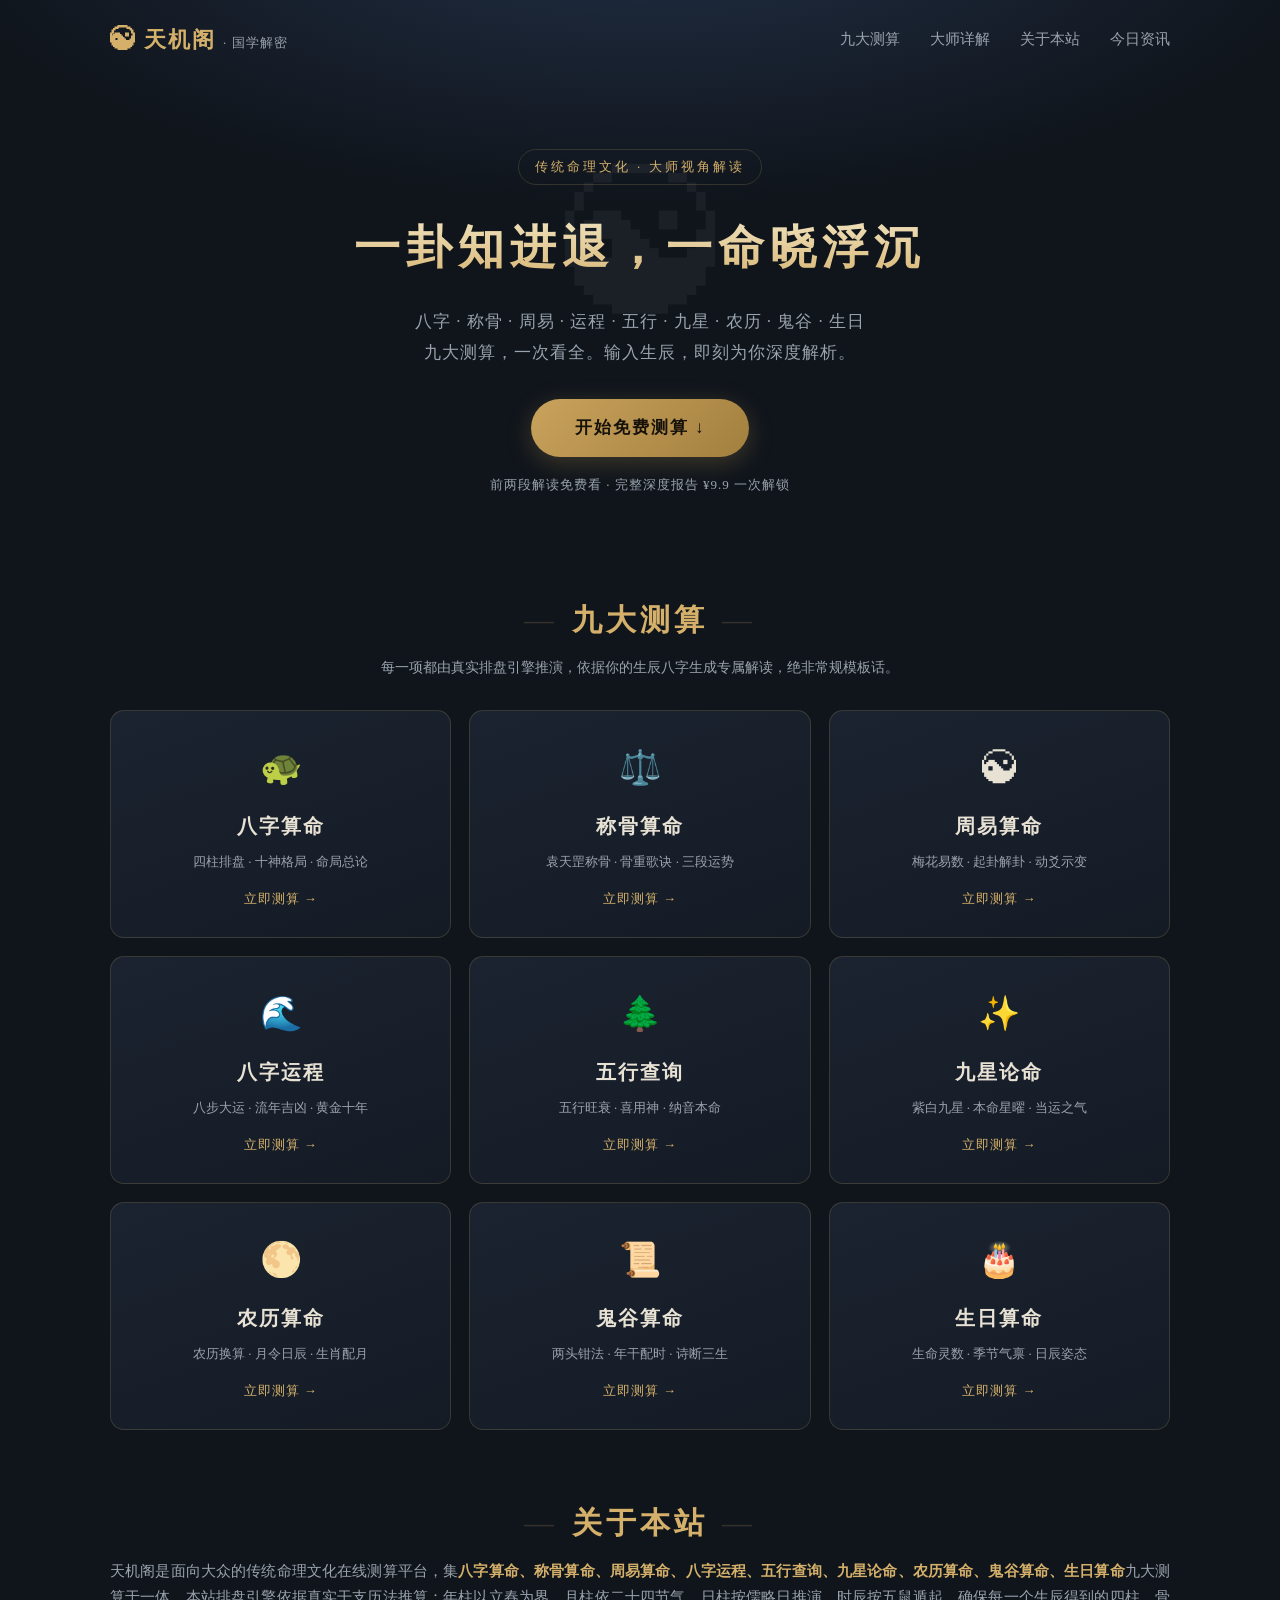
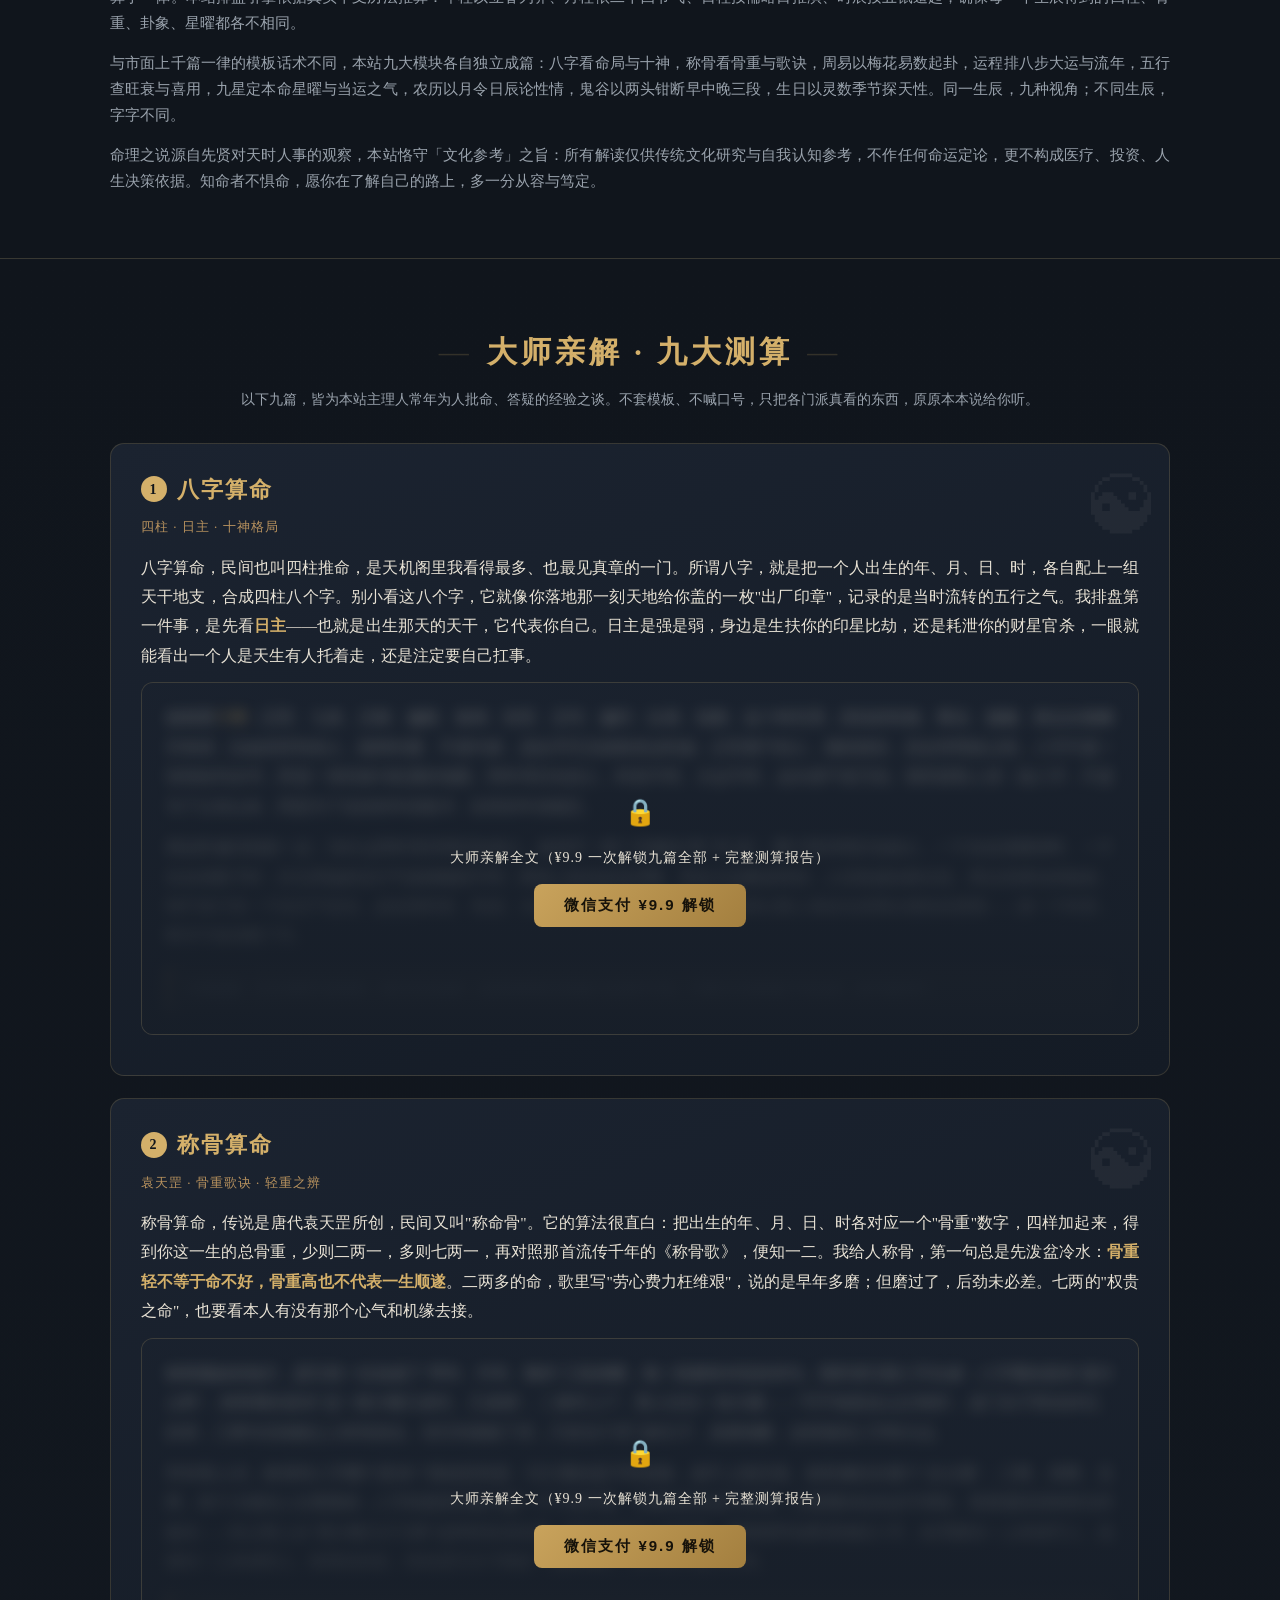
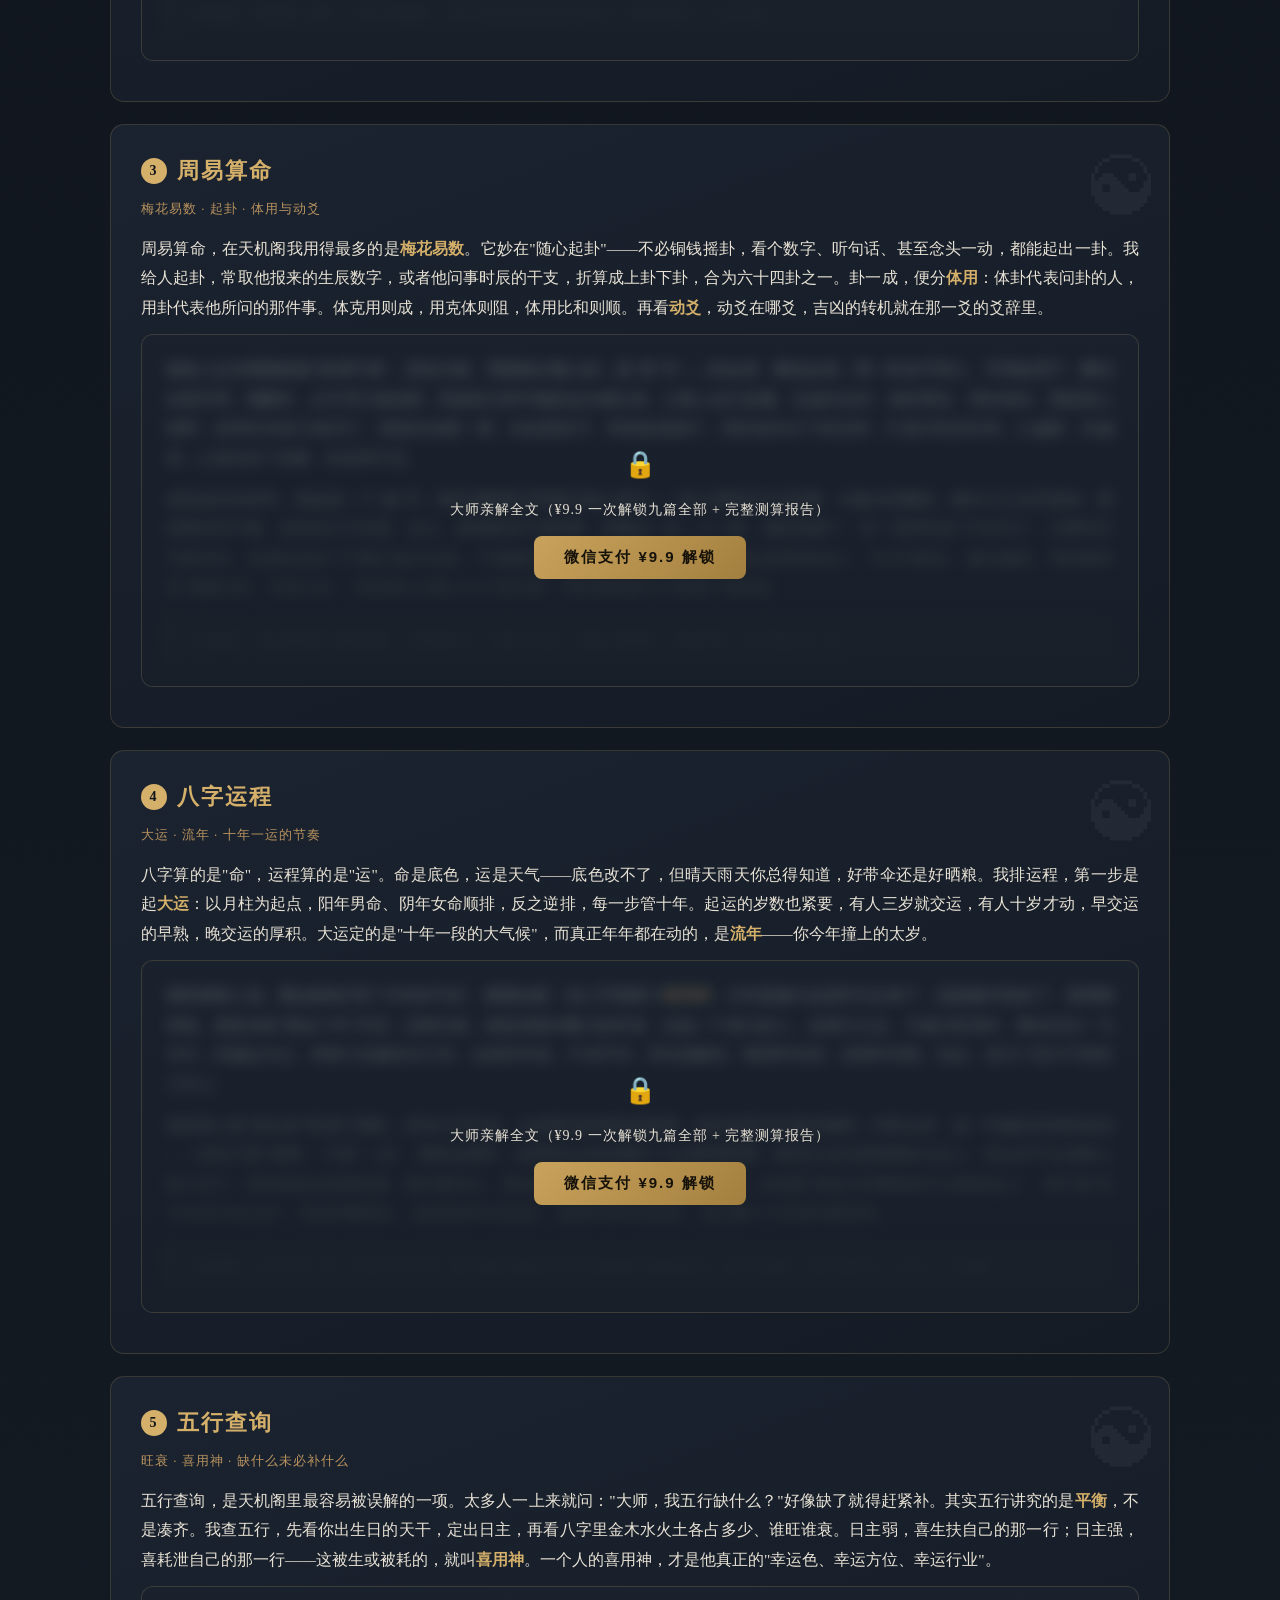
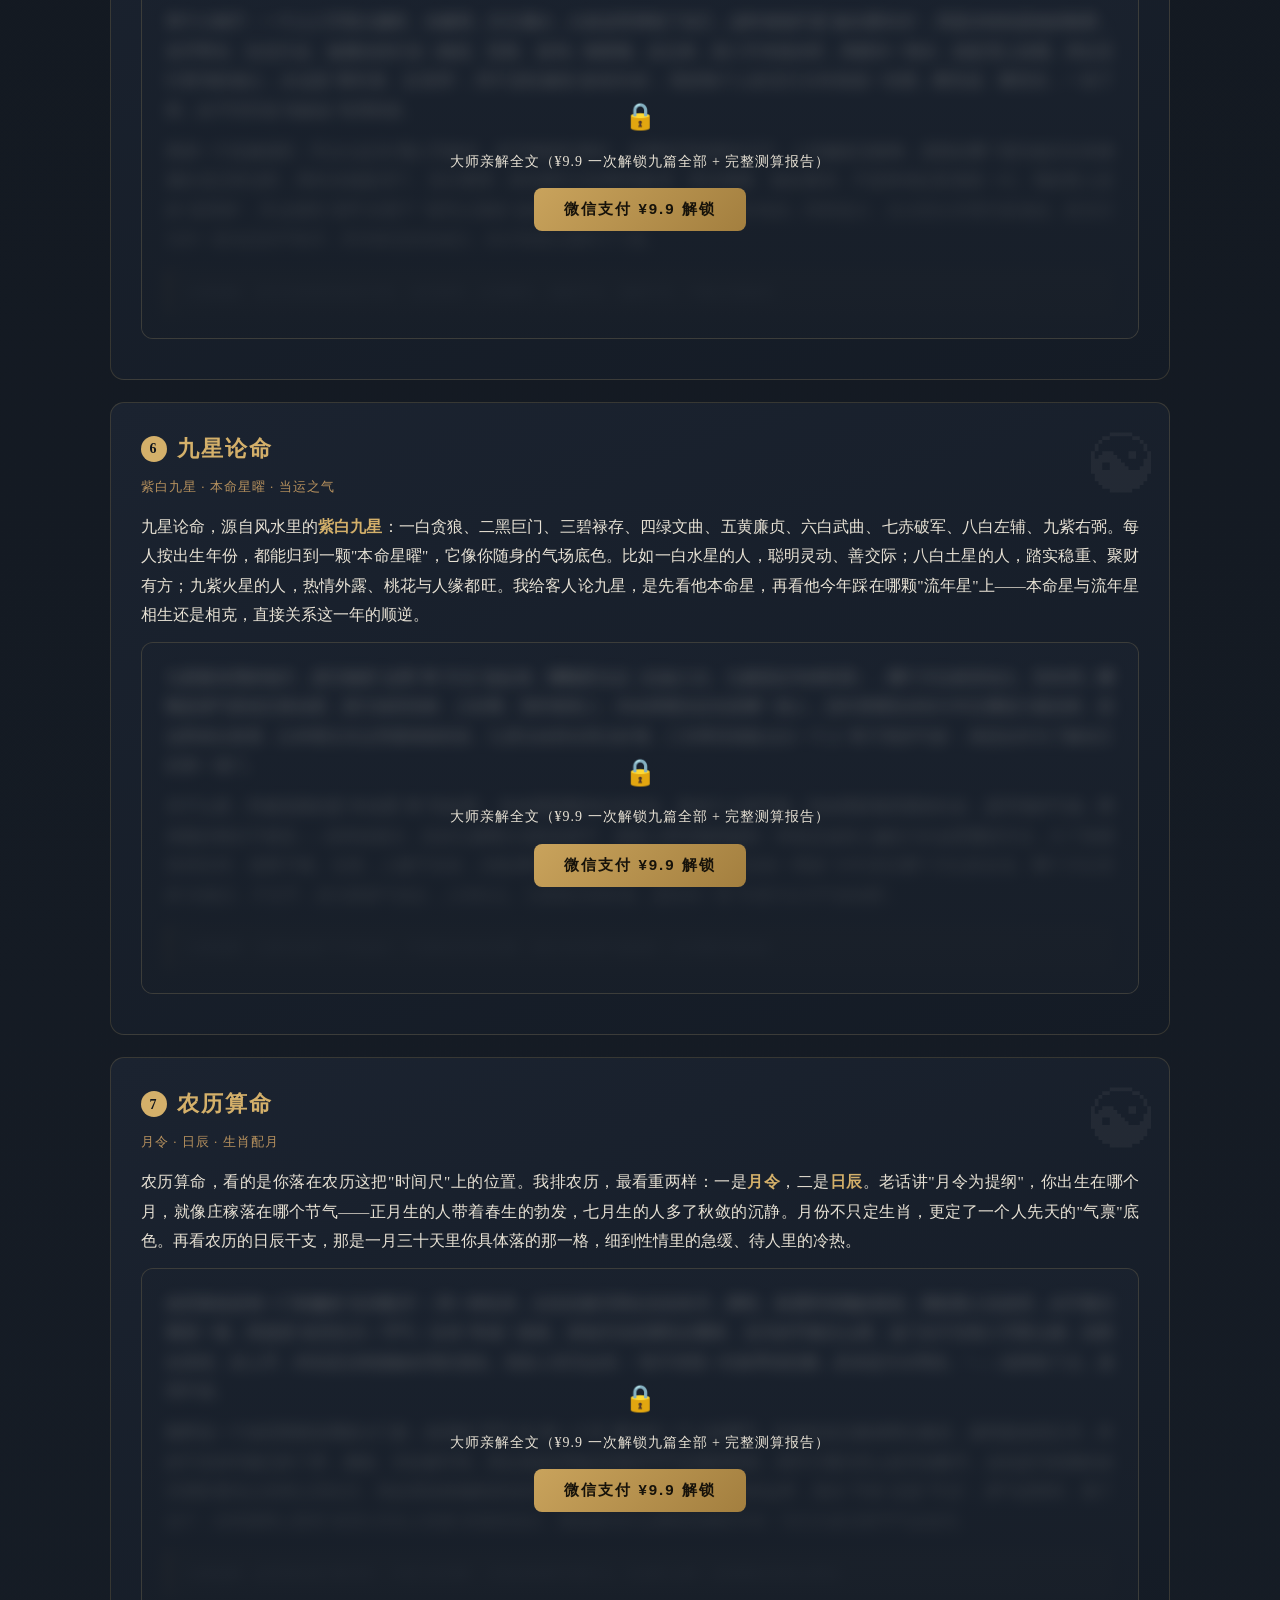
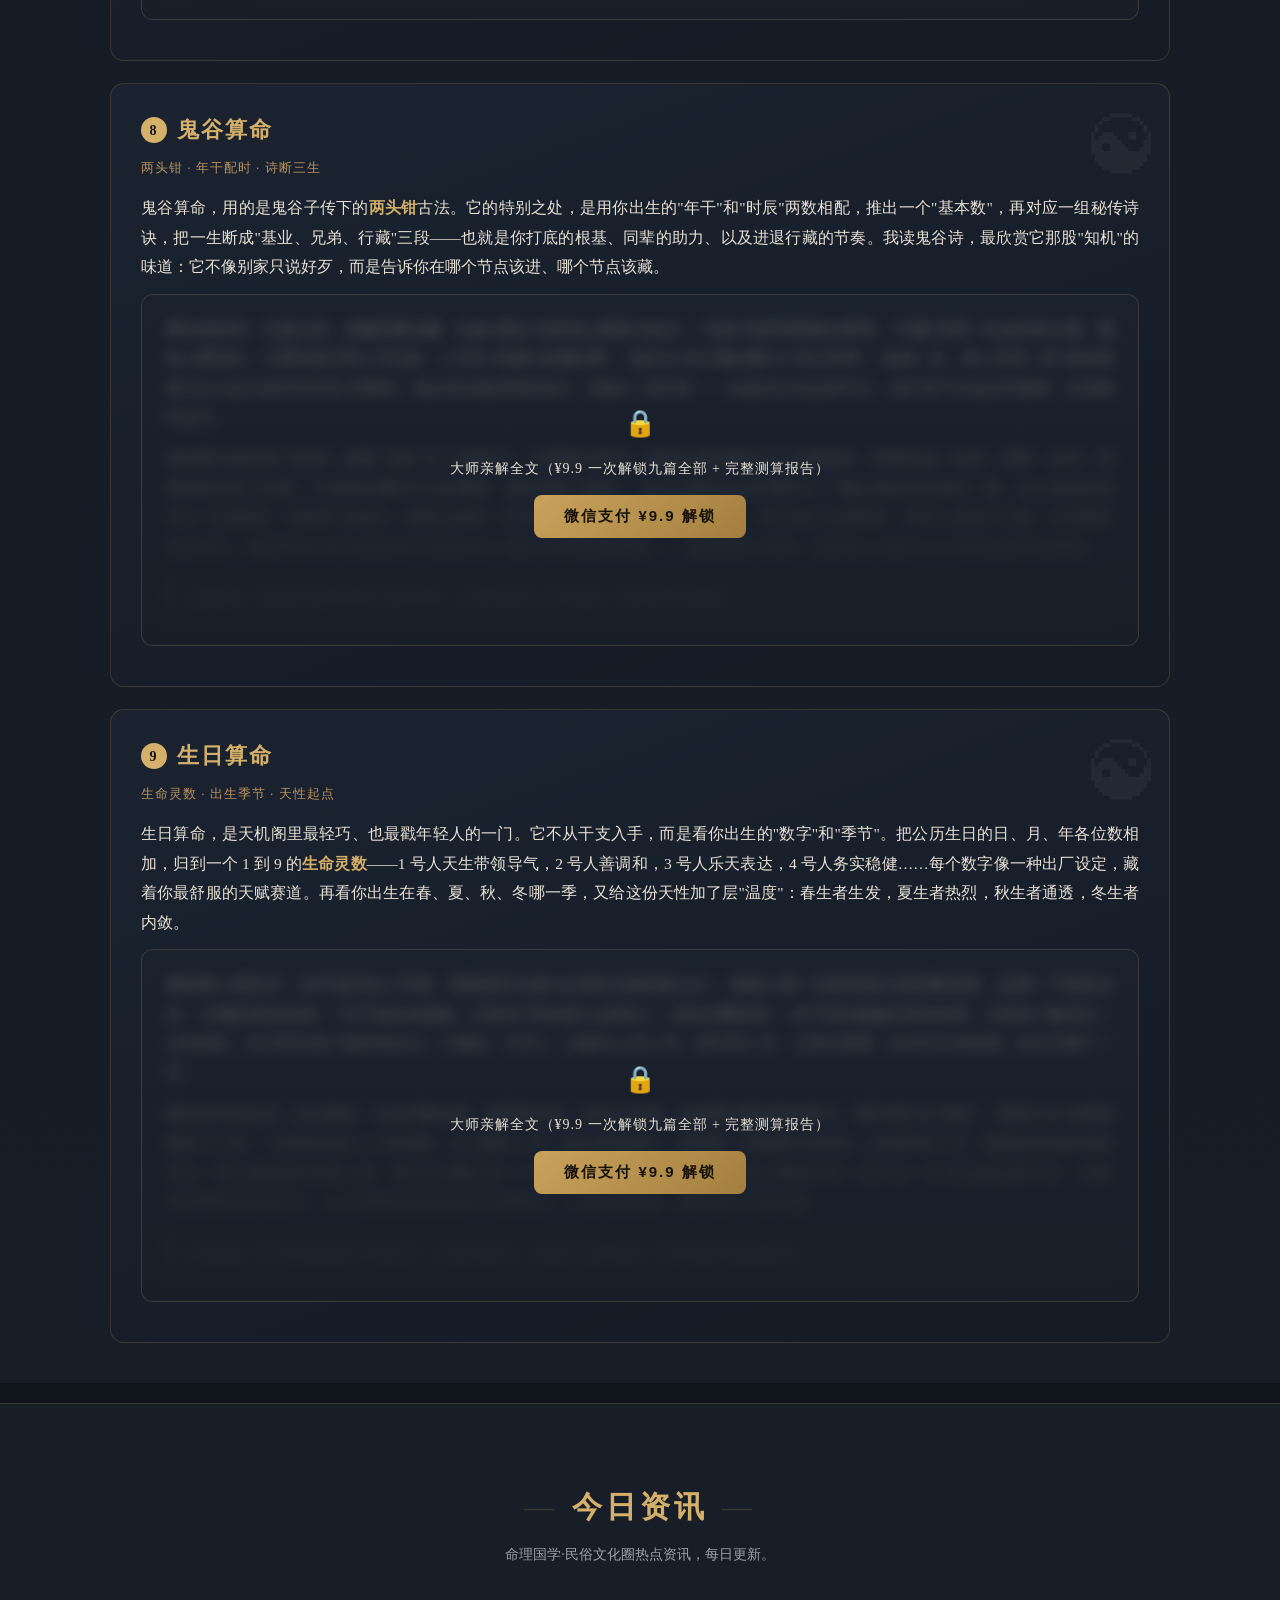
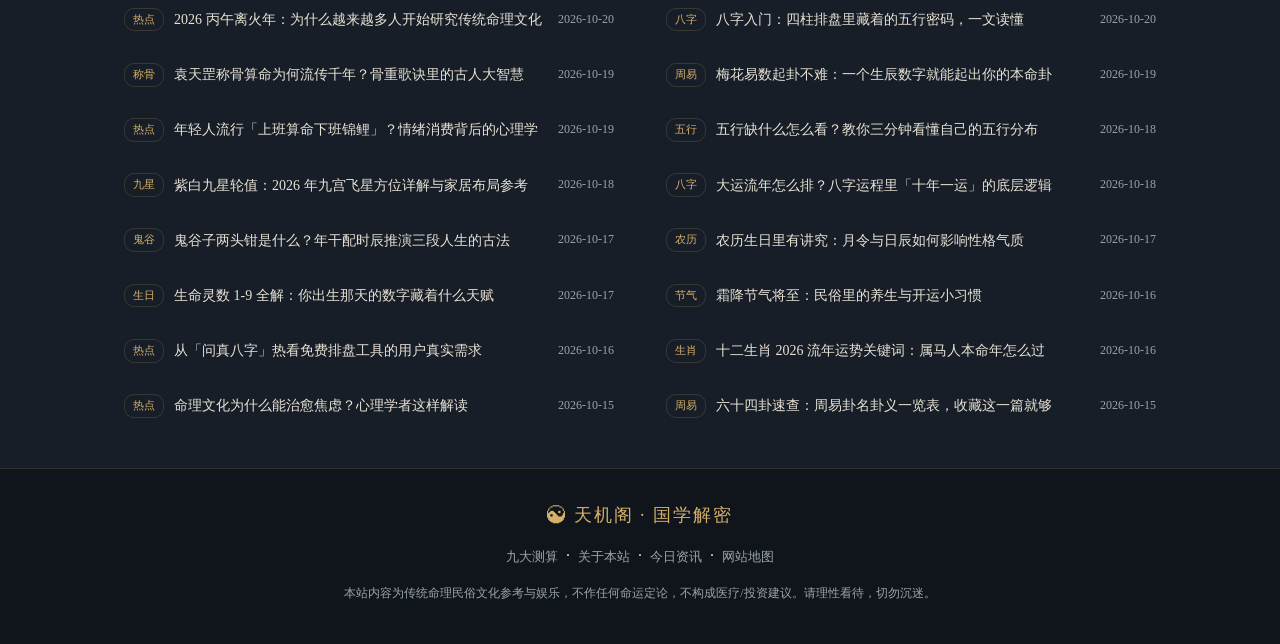
==== commit 1ada428a: "upload index.html" ====
--- a/index.html
+++ b/index.html
@@ -305,11 +305,49 @@
   if (c === UNLOCK_CODE) {
     localStorage.setItem('tjg_unlocked', c);
     closePay();
-    runModule();
+    revealArticles();
+    const panel = document.getElementById('panelSec');
+    if (panel && panel.style.display !== 'none') runModule();
   } else {
     alert('解锁码不正确，请确认已付款后使用的码（见弹窗提示）');
   }
 }
+
+// —— 大师亲解文章付费墙：每篇免费看第 1 段，其余模糊锁定，解锁后全部可见 ——
+function applyArticleLock() {
+  document.querySelectorAll('.master-list .article').forEach(art => {
+    if (art.dataset.lockInit) return;
+    art.dataset.lockInit = '1';
+    const nodes = Array.from(art.childNodes).filter(n =>
+      n.nodeType === 1 && (n.tagName === 'P' || n.classList.contains('a-tip')));
+    if (nodes.length < 2) return;
+    const rest = nodes.slice(1);
+    const wrap = document.createElement('div');
+    wrap.className = 'para locked art-locked';
+    const blur = document.createElement('div');
+    blur.className = 'blur-txt';
+    rest.forEach(n => blur.appendChild(n));
+    const cover = document.createElement('div');
+    cover.className = 'lock-cover';
+    cover.innerHTML = '<div class="lock-ic">🔒</div>'
+      + '<div class="lock-t">大师亲解全文（¥9.9 一次解锁九篇全部 + 完整测算报告）</div>'
+      + '<button class="btn-main" onclick="openPay()">微信支付 ¥9.9 解锁</button>';
+    wrap.appendChild(blur);
+    wrap.appendChild(cover);
+    nodes[0].after(wrap);
+  });
+  if (isUnlocked()) revealArticles();
+}
+function revealArticles() {
+  document.querySelectorAll('.master-list .article .para.locked').forEach(w => {
+    const blur = w.querySelector('.blur-txt');
+    if (!blur) return;
+    const frag = document.createDocumentFragment();
+    Array.from(blur.childNodes).forEach(n => frag.appendChild(n));
+    w.replaceWith(frag);
+  });
+}
+applyArticleLock();
 </script>
 </body>
 </html>
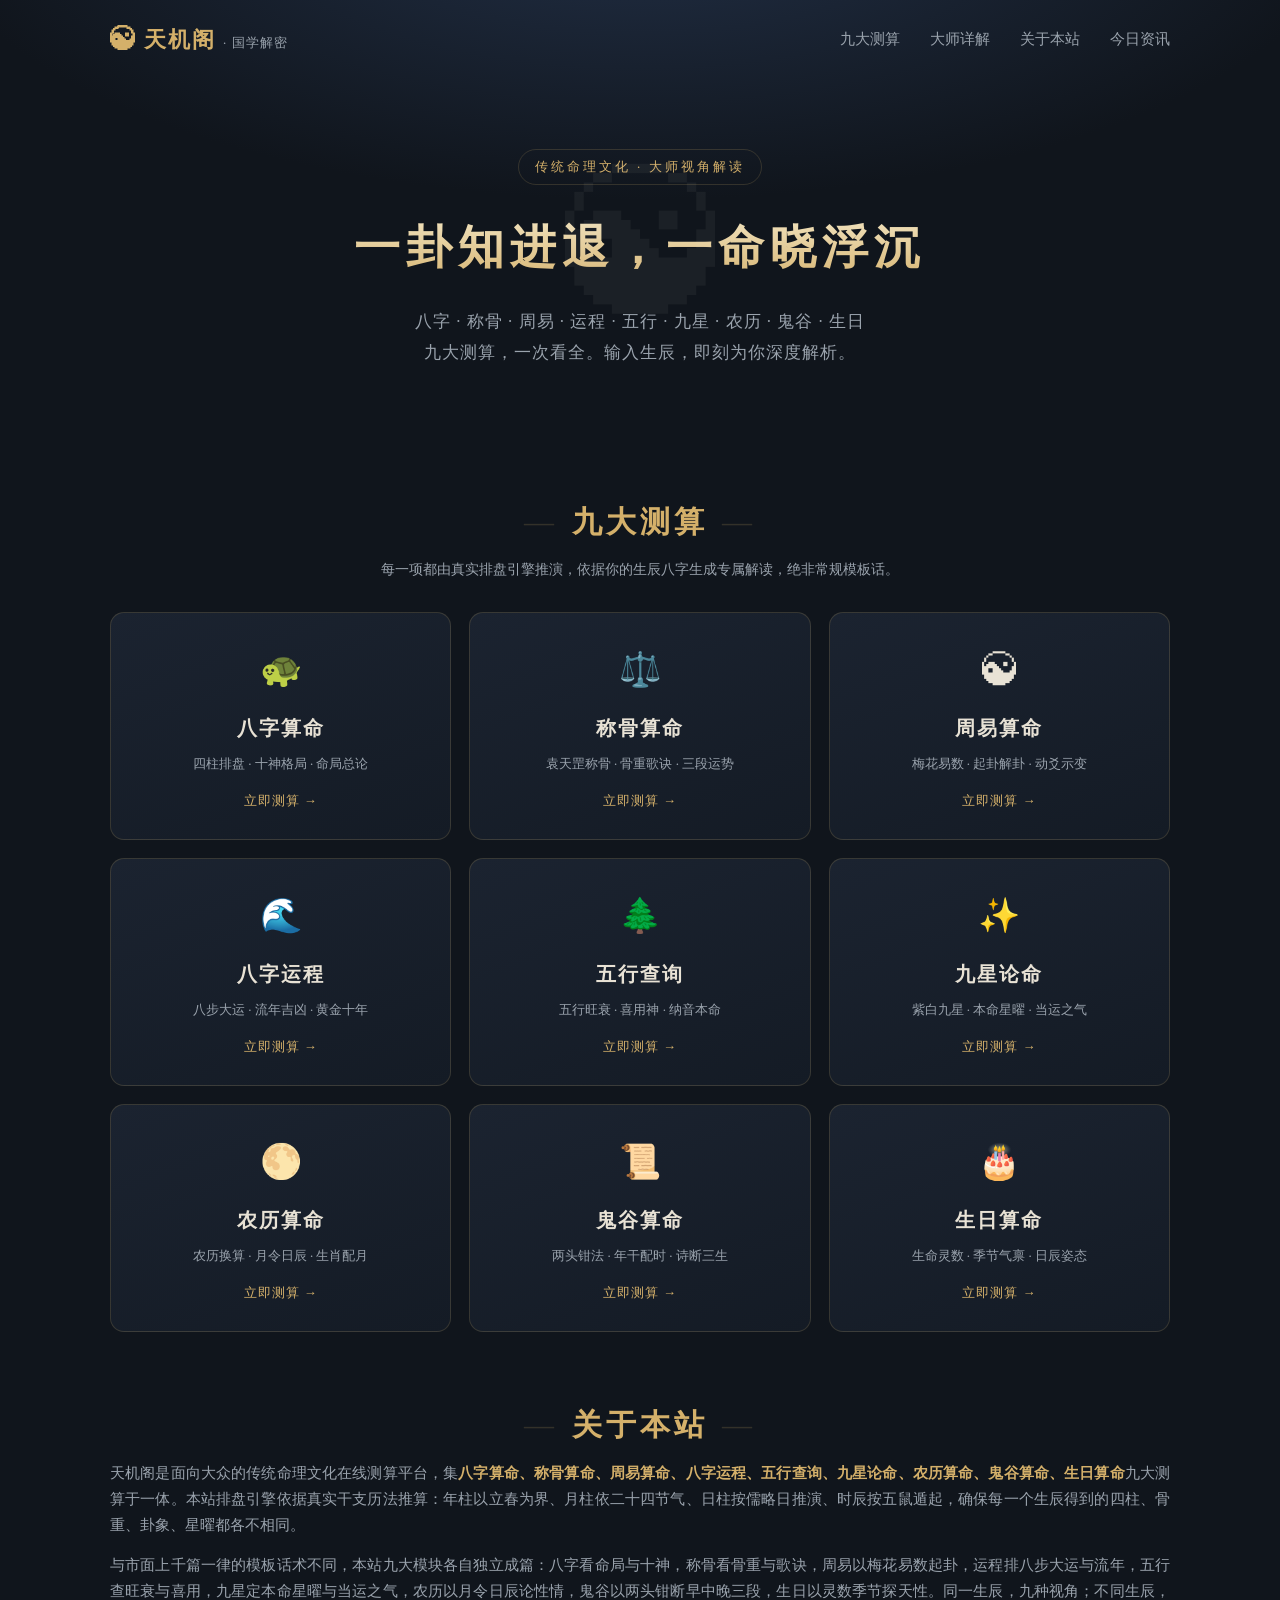
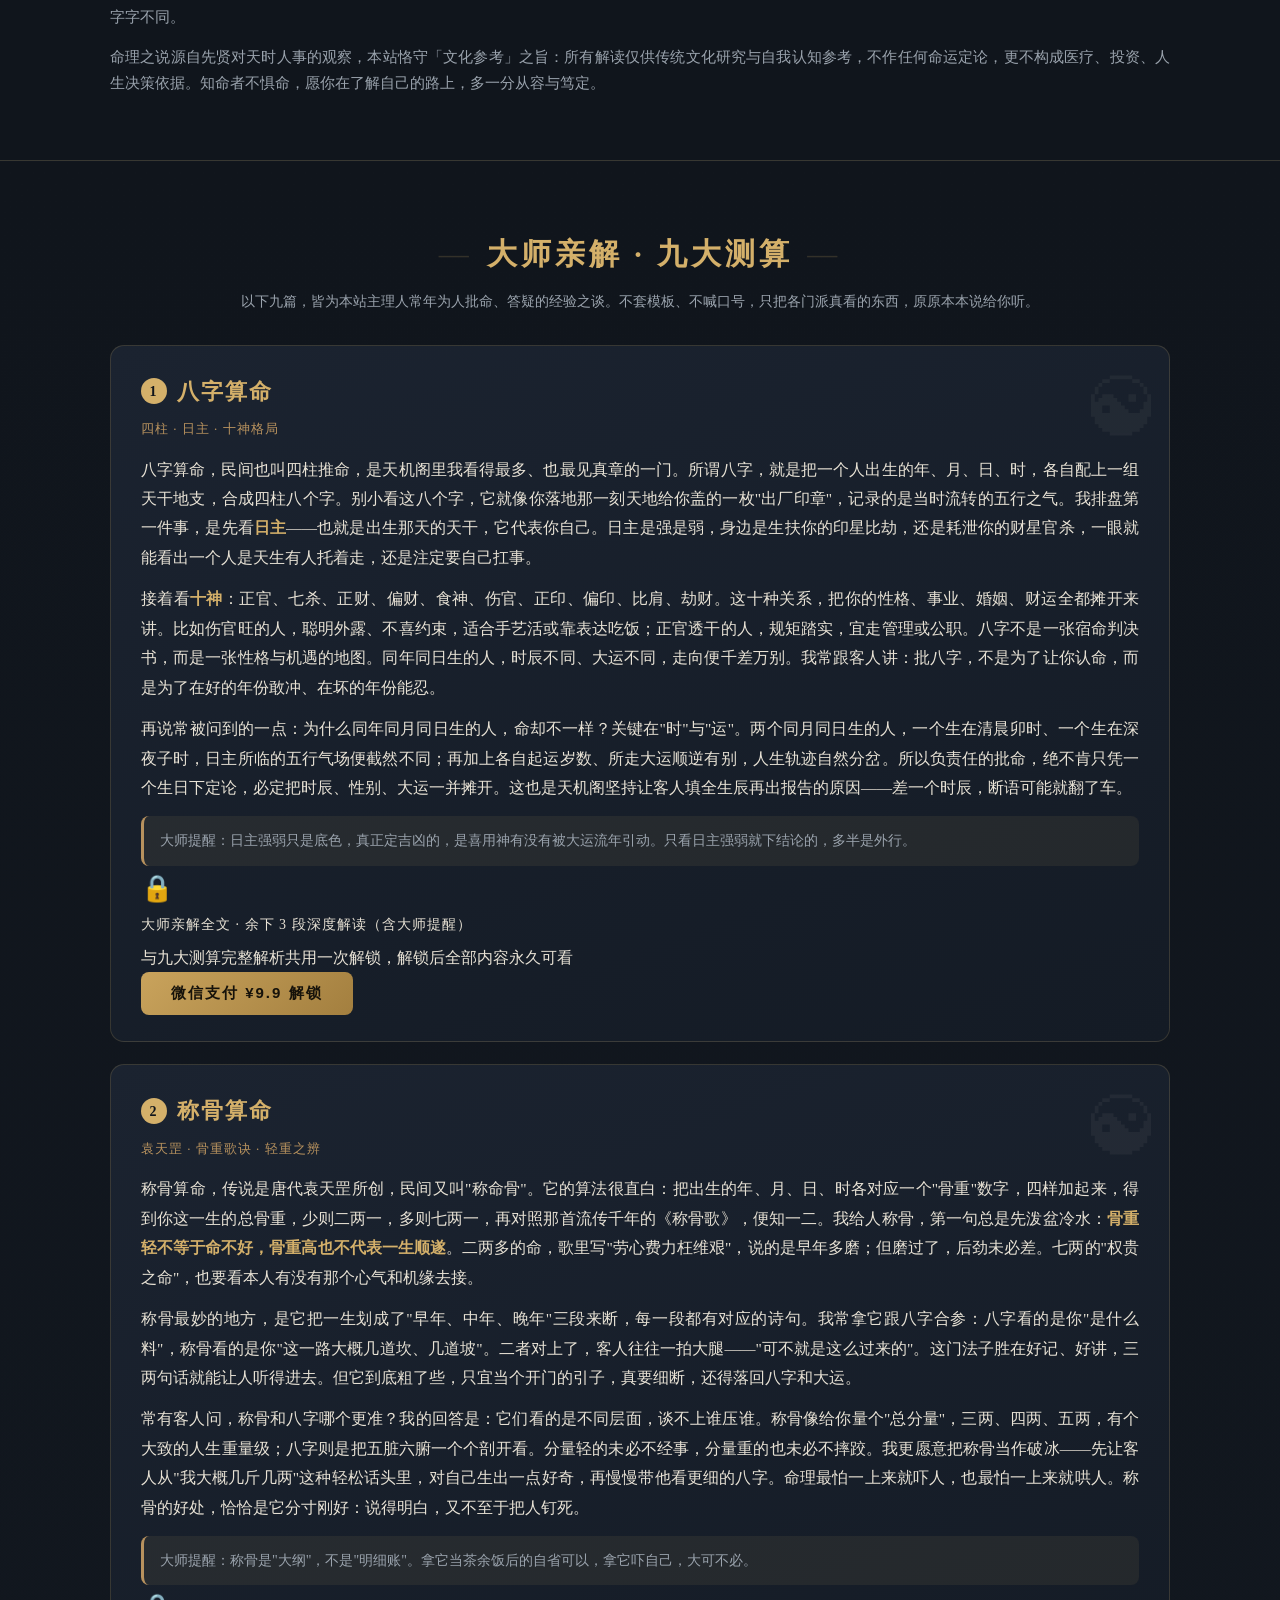
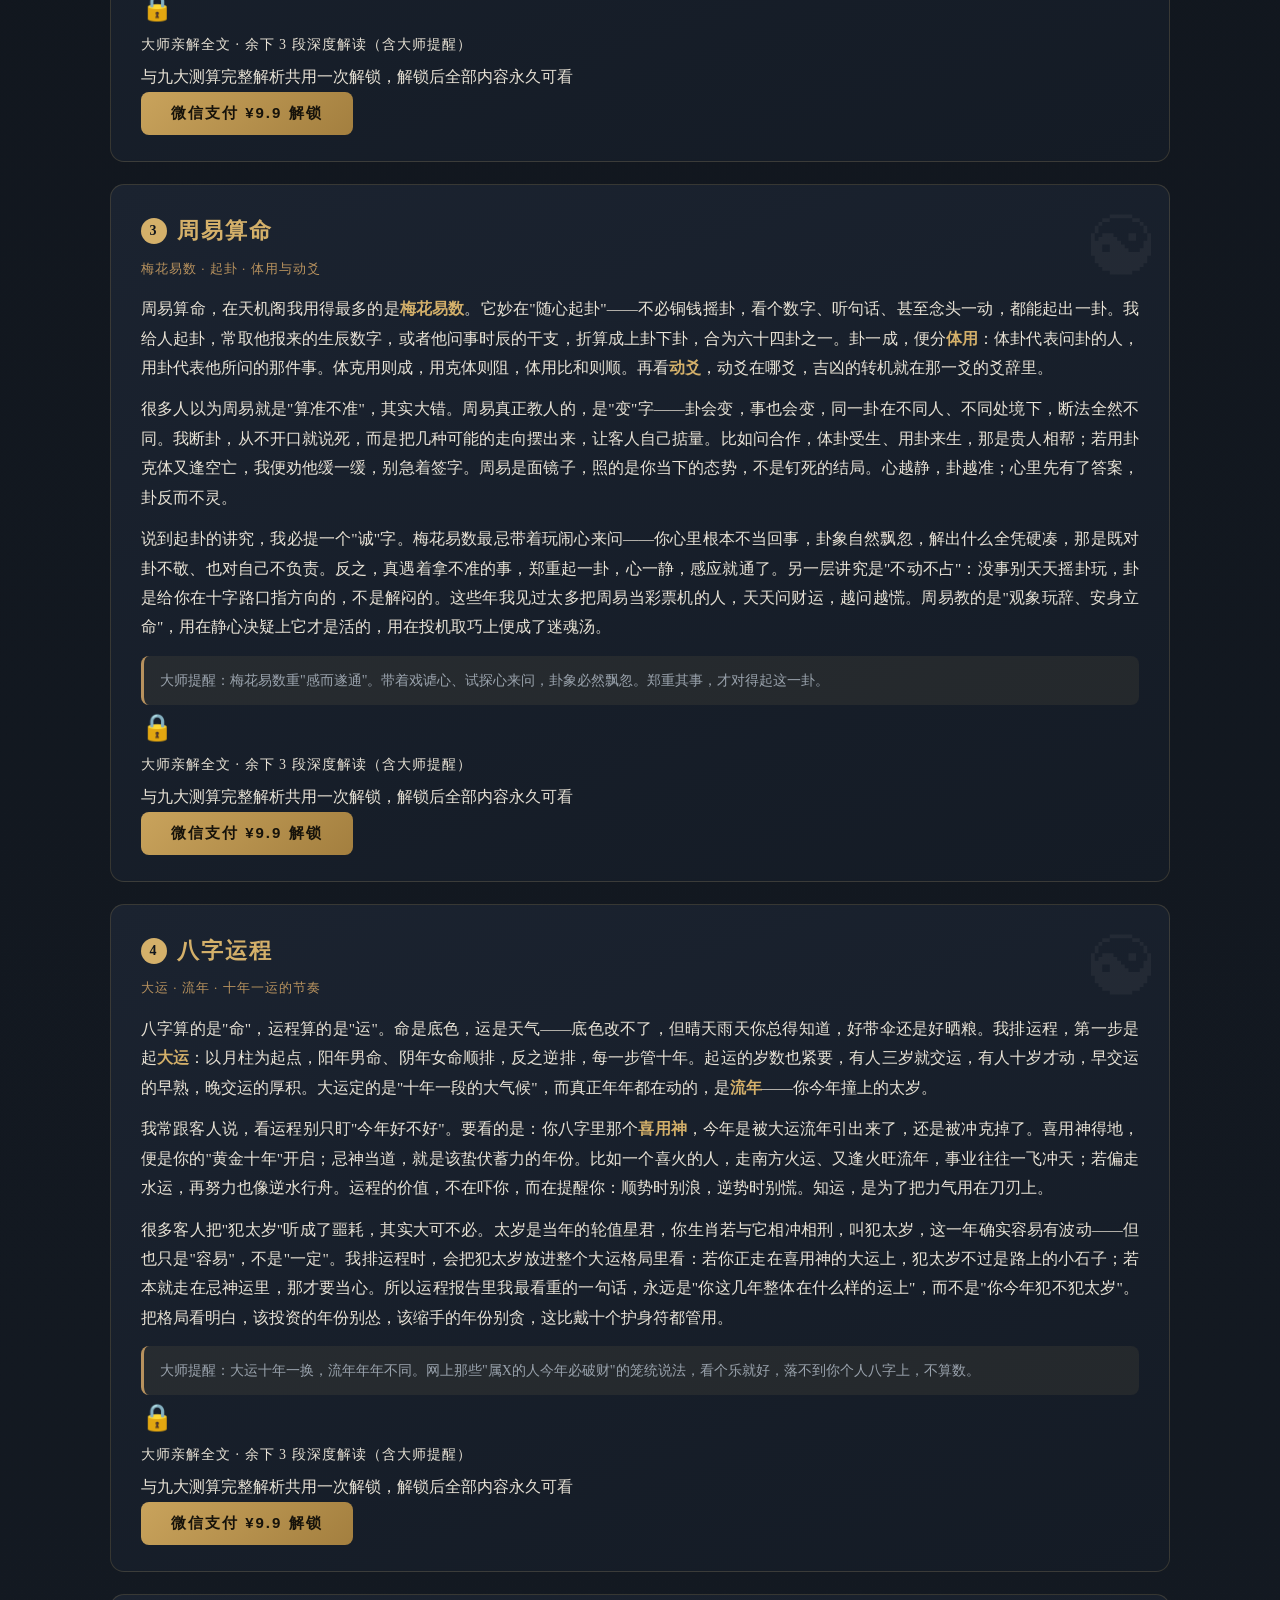
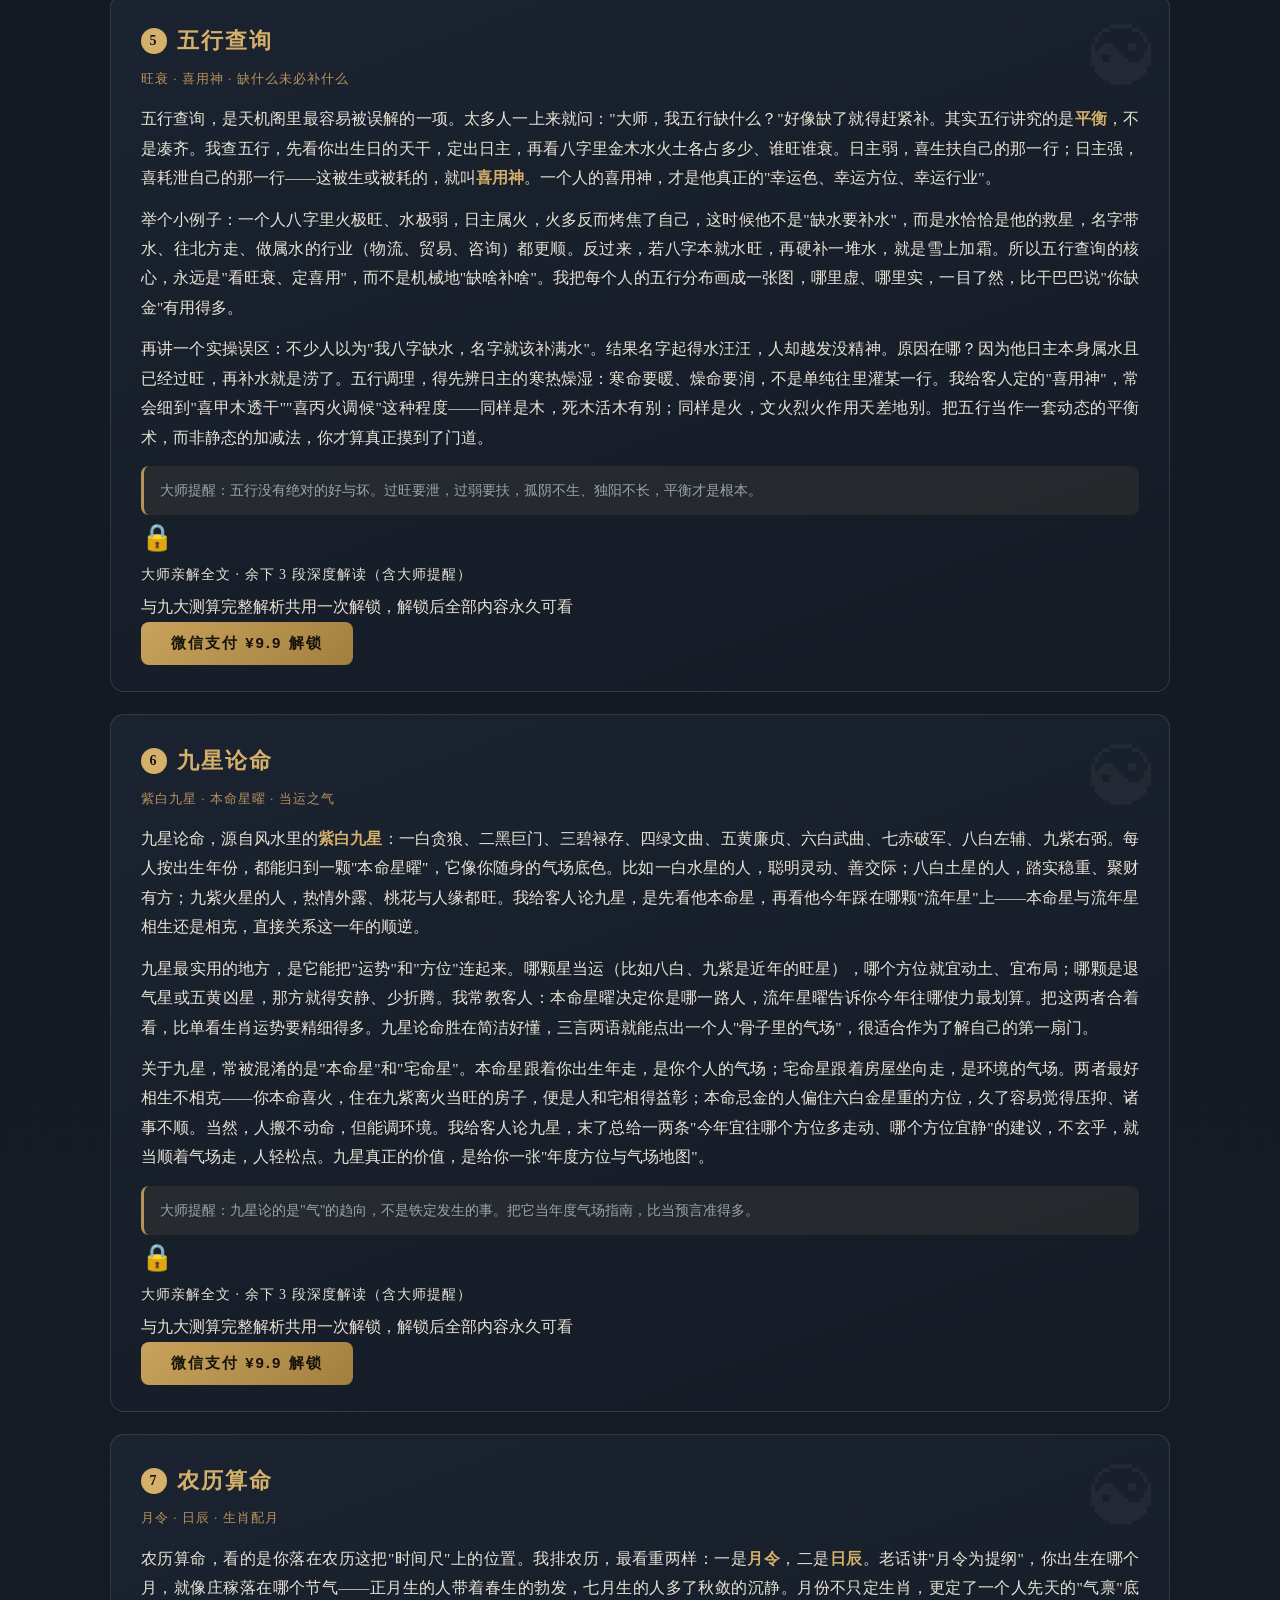
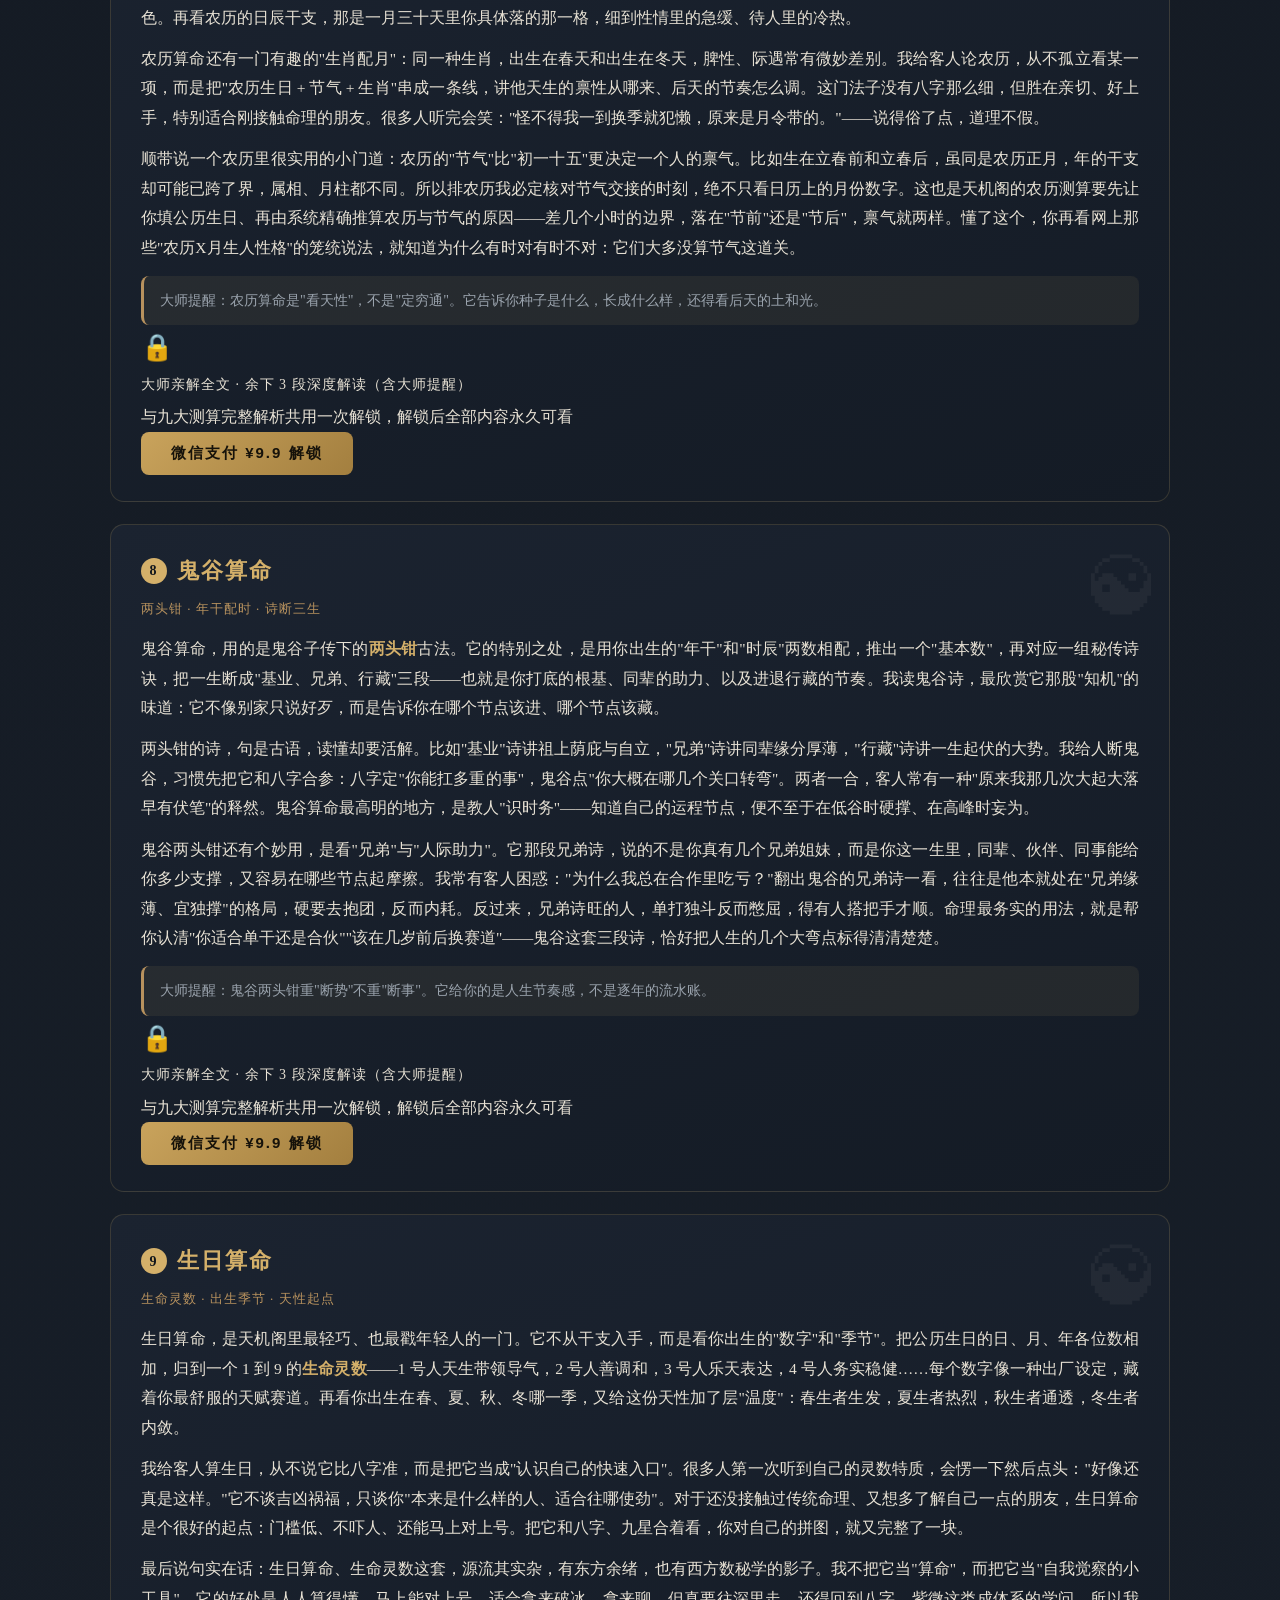
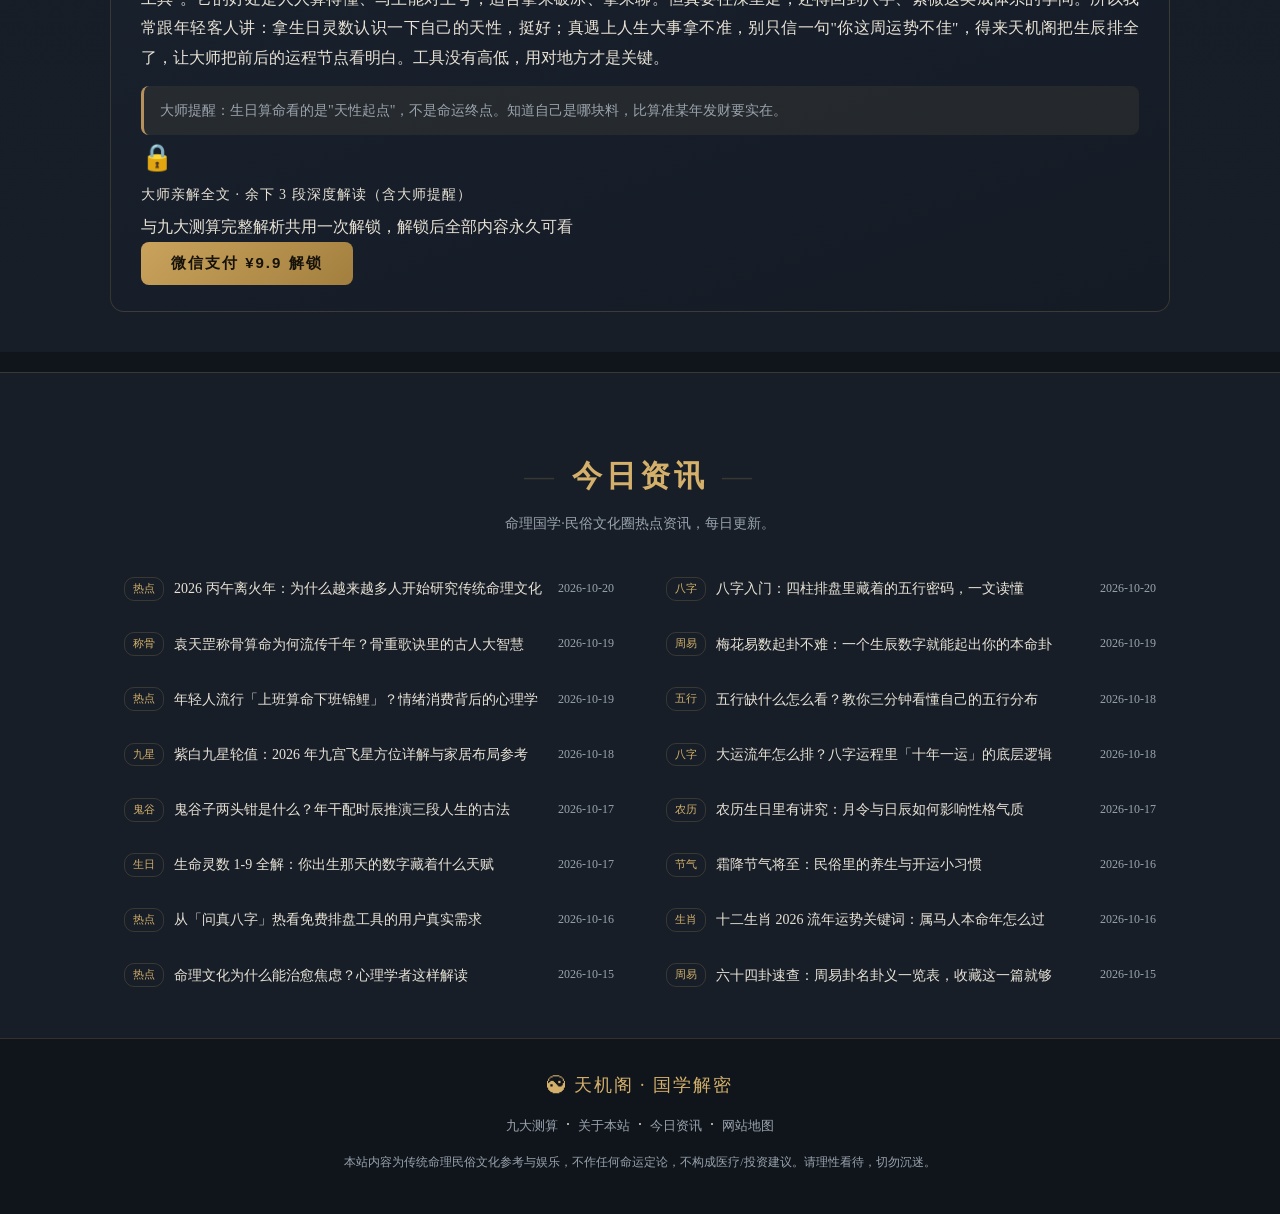
==== commit 02b6ef9d: "upload index.html" ====
--- a/index.html
+++ b/index.html
@@ -29,8 +29,6 @@
     <div class="hero-tag">传统命理文化 · 大师视角解读</div>
     <h1>一卦知进退，一命晓浮沉</h1>
     <p class="hero-sub">八字 · 称骨 · 周易 · 运程 · 五行 · 九星 · 农历 · 鬼谷 · 生日<br>九大测算，一次看全。输入生辰，即刻为你深度解析。</p>
-    <a class="hero-cta" href="#modules">开始免费测算 ↓</a>
-    <div class="hero-note">前两段解读免费看 · 完整深度报告 ¥9.9 一次解锁</div>
   </div>
 </section>
 
@@ -178,23 +176,23 @@
 <div class="modal" id="payModal" style="display:none">
   <div class="modal-box">
     <button class="close-btn" onclick="closePay()">✕</button>
-    <h3>解锁全部深度解读</h3>
-    <p class="pay-sub">一次解锁，九大测算完整报告全部可看（含本次与往后的所有测算）</p>
+    <h3>微信扫码支付 ¥9.9</h3>
+    <p class="pay-sub">一次解锁 · 九大测算完整解析 + 九篇大师亲解全部可看 · 本机永久保存</p>
     <div class="pay-body">
       <img src="pay-9.9.jpg" alt="微信支付 ¥9.9" class="qr">
       <div class="pay-steps">
         <p><b>①</b> 微信扫码支付 <b class="red">¥9.9</b></p>
-        <p><b>②</b> 付款后，在下方输入本页解锁码即可解锁</p>
-        <p><b>③</b> 解锁码：<b class="red big" id="payCode">TIANJI99</b>（付款后使用）</p>
-        <p><b>④</b> 如需客服协助，点击下方「发送订单邮件」</p>
+        <p><b>②</b> 支付完成后，点击下方「我已完成支付，申请解锁」</p>
+        <p><b>③</b> 站长核对收款后，回复你的专属解锁码</p>
+        <p><b>④</b> 输入解锁码，即可查看全部完整解析</p>
       </div>
     </div>
     <div class="pay-actions">
       <div class="code-row">
-        <input type="text" id="codeInput" placeholder="输入解锁码 TIANJI99" maxlength="12">
-        <button class="btn-sub" onclick="submitCode()">解锁</button>
+        <input type="text" id="codeInput" placeholder="输入站长回复的解锁码" maxlength="12">
+        <button class="btn-sub" onclick="submitCode()">解锁并查看完整解析</button>
       </div>
-      <button class="btn-main" id="reqBtn" onclick="requestUnlock()">发送订单邮件给站长</button>
+      <button class="btn-main" id="reqBtn" onclick="requestUnlock()">我已完成支付，申请解锁</button>
       <div id="reqState" class="req-state"></div>
     </div>
     <p class="pay-note">客服邮箱：807904997@qq.com · 本站内容为传统文化参考，不作定论</p>
@@ -269,17 +267,30 @@
   const r = window.Fortune[curModule]({ y, m, d, h, gender });
   const unlocked = isUnlocked();
   const FREE = 2;
+  const mName = (MODULES.find(x => x.key === curModule) || {}).name || '测算';
   let html = '<div class="chip-row">' + r.panel.map(p => `<div class="chip"><span class="chip-k">${p[0]}</span><span class="chip-v">${p[1]}</span></div>`).join('') + '</div>';
-  r.paras.forEach((t, i) => {
-    if (unlocked || i < FREE) {
-      html += `<div class="para${i < FREE ? ' free' : ' paid-open'}">${t}</div>`;
-    } else {
-      html += `<div class="para locked"><div class="blur-txt">${t}</div>
-        <div class="lock-cover"><div class="lock-ic">🔒</div>
-        <div class="lock-t">完整深度解读（¥9.9 一次解锁全部）</div>
-        <button class="btn-main" onclick="openPay()">微信支付 ¥9.9 解锁</button></div></div>`;
+  const freeCount = unlocked ? r.paras.length : Math.min(FREE, r.paras.length);
+  r.paras.forEach((t, i) => { if (i < freeCount) html += `<div class="para free">${t}</div>`; });
+  if (!unlocked && r.paras.length > FREE) {
+    const n = r.paras.length - FREE;
+    html += `<div class="pw-card">
+      <div class="pw-title">🔓 解锁「${mName}」完整解析</div>
+      <p class="pw-desc">免费部分已为你排出<b>排盘信息</b>，并精批前 ${FREE} 段解读。完整解析另含 <b>${n} 段深度解读</b>，均由排盘引擎据你的生辰逐条推演、本机永久保存：</p>
+      <div class="pw-price">¥9.9 <small>单次解锁 · 九大测算 + 九篇大师亲解 全部可看</small></div>
+      <div class="pw-steps">
+        <p><b>①</b> <a href="javascript:openPay()">微信扫码支付 ¥9.9</a></p>
+        <p><b>②</b> 支付完成后点击下方「我已完成支付，申请解锁」</p>
+        <p><b>③</b> 站长核对收款后回复专属解锁码，输入即可查看完整解析</p>
+      </div>
+      <button class="btn-main" onclick="openPay()">微信支付 ¥9.9 解锁</button>
+      <button class="btn-sub" onclick="requestUnlock()">我已完成支付，申请解锁</button>
+      <div class="code-row"><input type="text" id="codeInput2" placeholder="输入解锁码" maxlength="12"><button class="btn-sub" onclick="submitCode('codeInput2')">解锁</button></div>
+      <div class="req-state" id="reqState2"></div>
+    </div>`;
+    for (let i = FREE; i < r.paras.length; i++) {
+      html += `<div class="para locked"><div class="lock-ic">🔒</div><div class="lock-t">深度解读 · 第 ${i + 1} 段</div><div class="lock-hint">解锁完整解析后查看本段全文</div></div>`;
     }
-  });
+  }
   html += '<p class="result-dis">本解读由真实干支排盘引擎依据「' + y + '-' + m + '-' + d + '」生成，为传统命理文化参考，不作任何命运定论。</p>';
   document.getElementById('result').innerHTML = html;
   document.getElementById('result').scrollIntoView({ behavior: 'smooth' });
@@ -289,19 +300,21 @@
 function closePay() {
   document.getElementById('payModal').style.display = 'none';
 }
-// 静态解锁：解锁码由站长在付款确认后提供给客户，码内置本页，付款即视为授权。
+// 解锁码不在页面展示：客户支付并向站长申请后，由站长核对收款再单独回复解锁码。
 const UNLOCK_CODE = 'TIANJI99';
-try { document.getElementById('payCode').textContent = UNLOCK_CODE; } catch (e) {}
 function requestUnlock() {
   // 用客户自己的邮件客户端，把订单发到站长邮箱（无需服务器、无需额外账号）
   const subj = encodeURIComponent('天机阁解锁订单-' + (curModule || '算命'));
-  const body = encodeURIComponent('我已微信支付 ¥9.9，申请解锁【' + (curModule || '算命') + '】。\n我的联系微信/手机：\n支付时间：\n（请站长核对微信收款后回复解锁码 ' + UNLOCK_CODE + '）');
+  const body = encodeURIComponent('我已微信支付 ¥9.9，申请解锁【' + (curModule || '算命') + '】。\n我的联系微信/手机：\n支付时间：\n（请站长核对微信收款后回复解锁码）');
   location.href = 'mailto:807904997@qq.com?subject=' + subj + '&body=' + body;
-  document.getElementById('reqState').innerHTML = '已打开邮件客户端，发送后站长核对收款即会回复解锁码。当前解锁码见弹窗：<b class="red">' + UNLOCK_CODE + '</b>';
-}
-function submitCode() {
-  const c = (document.getElementById('codeInput').value || '').trim().toUpperCase();
-  if (!c) { alert('请输入解锁码'); return; }
+  document.querySelectorAll('.req-state').forEach(el => {
+    el.innerHTML = '✅ 已打开邮件客户端发送订单。站长核对微信收款后会回复你的专属解锁码，输入即可解锁查看完整解析。';
+  });
+}
+function submitCode(id) {
+  const inp = document.getElementById(id || 'codeInput');
+  const c = ((inp && inp.value) || '').trim().toUpperCase();
+  if (!c) { alert('请输入解锁码（付款申请后由站长回复）'); return; }
   if (c === UNLOCK_CODE) {
     localStorage.setItem('tjg_unlocked', c);
     closePay();
@@ -309,11 +322,11 @@
     const panel = document.getElementById('panelSec');
     if (panel && panel.style.display !== 'none') runModule();
   } else {
-    alert('解锁码不正确，请确认已付款后使用的码（见弹窗提示）');
+    alert('解锁码不正确。请确认已完成支付并向站长申请解锁，以站长回复的码为准。');
   }
 }
 
-// —— 大师亲解文章付费墙：每篇免费看第 1 段，其余模糊锁定，解锁后全部可见 ——
+// —— 大师亲解文章付费墙：每篇免费看第 1 段，其余整体隐藏，解锁后全部可见 ——
 function applyArticleLock() {
   document.querySelectorAll('.master-list .article').forEach(art => {
     if (art.dataset.lockInit) return;
@@ -322,29 +335,27 @@
       n.nodeType === 1 && (n.tagName === 'P' || n.classList.contains('a-tip')));
     if (nodes.length < 2) return;
     const rest = nodes.slice(1);
-    const wrap = document.createElement('div');
-    wrap.className = 'para locked art-locked';
-    const blur = document.createElement('div');
-    blur.className = 'blur-txt';
-    rest.forEach(n => blur.appendChild(n));
-    const cover = document.createElement('div');
-    cover.className = 'lock-cover';
-    cover.innerHTML = '<div class="lock-ic">🔒</div>'
-      + '<div class="lock-t">大师亲解全文（¥9.9 一次解锁九篇全部 + 完整测算报告）</div>'
+    const hide = document.createElement('div');
+    hide.className = 'art-rest';
+    rest.forEach(n => hide.appendChild(n));
+    nodes[0].after(hide);
+    const lock = document.createElement('div');
+    lock.className = 'art-lock';
+    lock.innerHTML = '<div class="lock-ic">🔒</div>'
+      + '<div class="lock-t">大师亲解全文 · 余下 ' + rest.length + ' 段深度解读（含大师提醒）</div>'
+      + '<div class="lock-hint">与九大测算完整解析共用一次解锁，解锁后全部内容永久可看</div>'
       + '<button class="btn-main" onclick="openPay()">微信支付 ¥9.9 解锁</button>';
-    wrap.appendChild(blur);
-    wrap.appendChild(cover);
-    nodes[0].after(wrap);
+    hide.after(lock);
   });
   if (isUnlocked()) revealArticles();
 }
 function revealArticles() {
-  document.querySelectorAll('.master-list .article .para.locked').forEach(w => {
-    const blur = w.querySelector('.blur-txt');
-    if (!blur) return;
+  document.querySelectorAll('.master-list .article .art-rest').forEach(h => {
+    const lock = h.nextElementSibling;
+    if (lock && lock.classList.contains('art-lock')) lock.remove();
     const frag = document.createDocumentFragment();
-    Array.from(blur.childNodes).forEach(n => frag.appendChild(n));
-    w.replaceWith(frag);
+    Array.from(h.childNodes).forEach(n => frag.appendChild(n));
+    h.replaceWith(frag);
   });
 }
 applyArticleLock();
--- a/css/style.css
+++ b/css/style.css
@@ -211,3 +211,8 @@
   .site-head { flex-direction: column; gap: 10px; }
   .nav a { margin: 0 10px; }
 }
+
+/* ---------- master article paywall ---------- */
+.article .para.locked { margin: 12px 0 4px; border-radius: 8px; padding: 14px; background: rgba(255,255,255,.02); }
+.article .para.locked .blur-txt p { margin-bottom: 12px; }
+.article .para.locked .a-tip { opacity: .8; }
